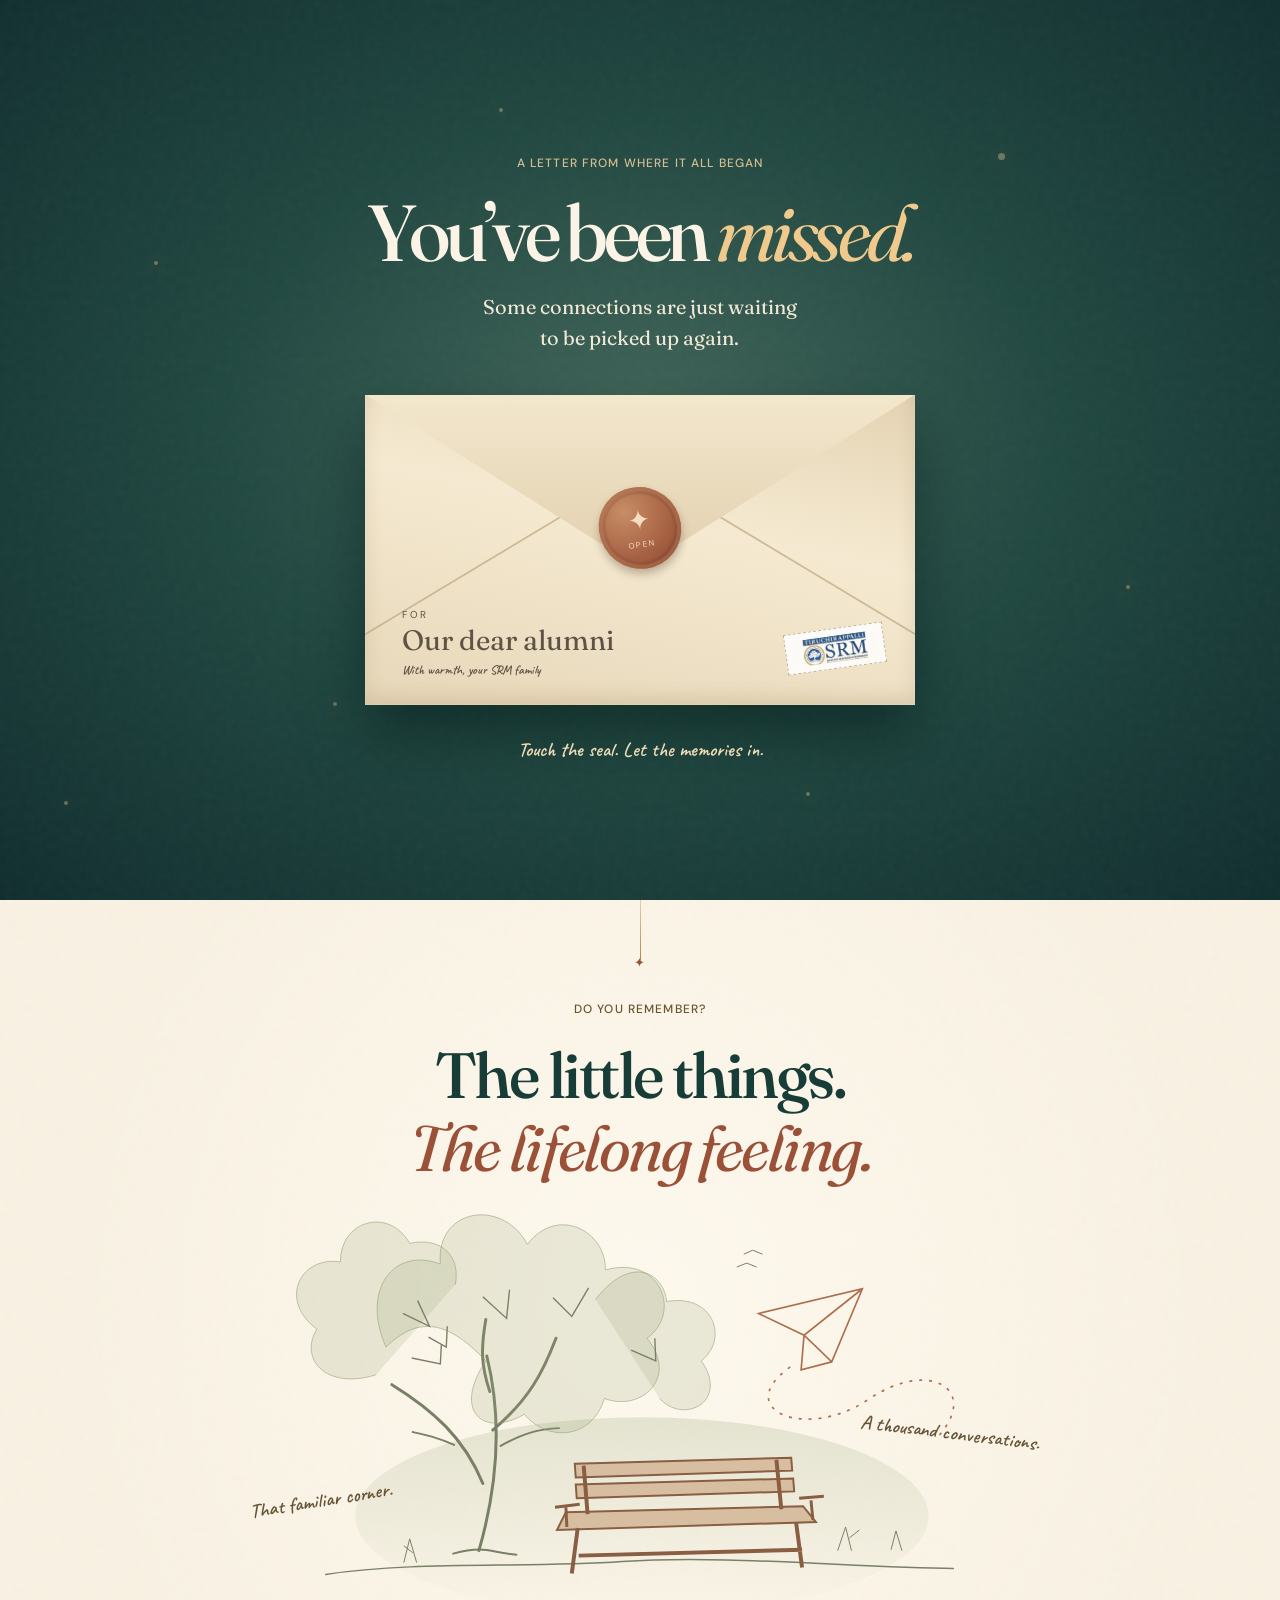
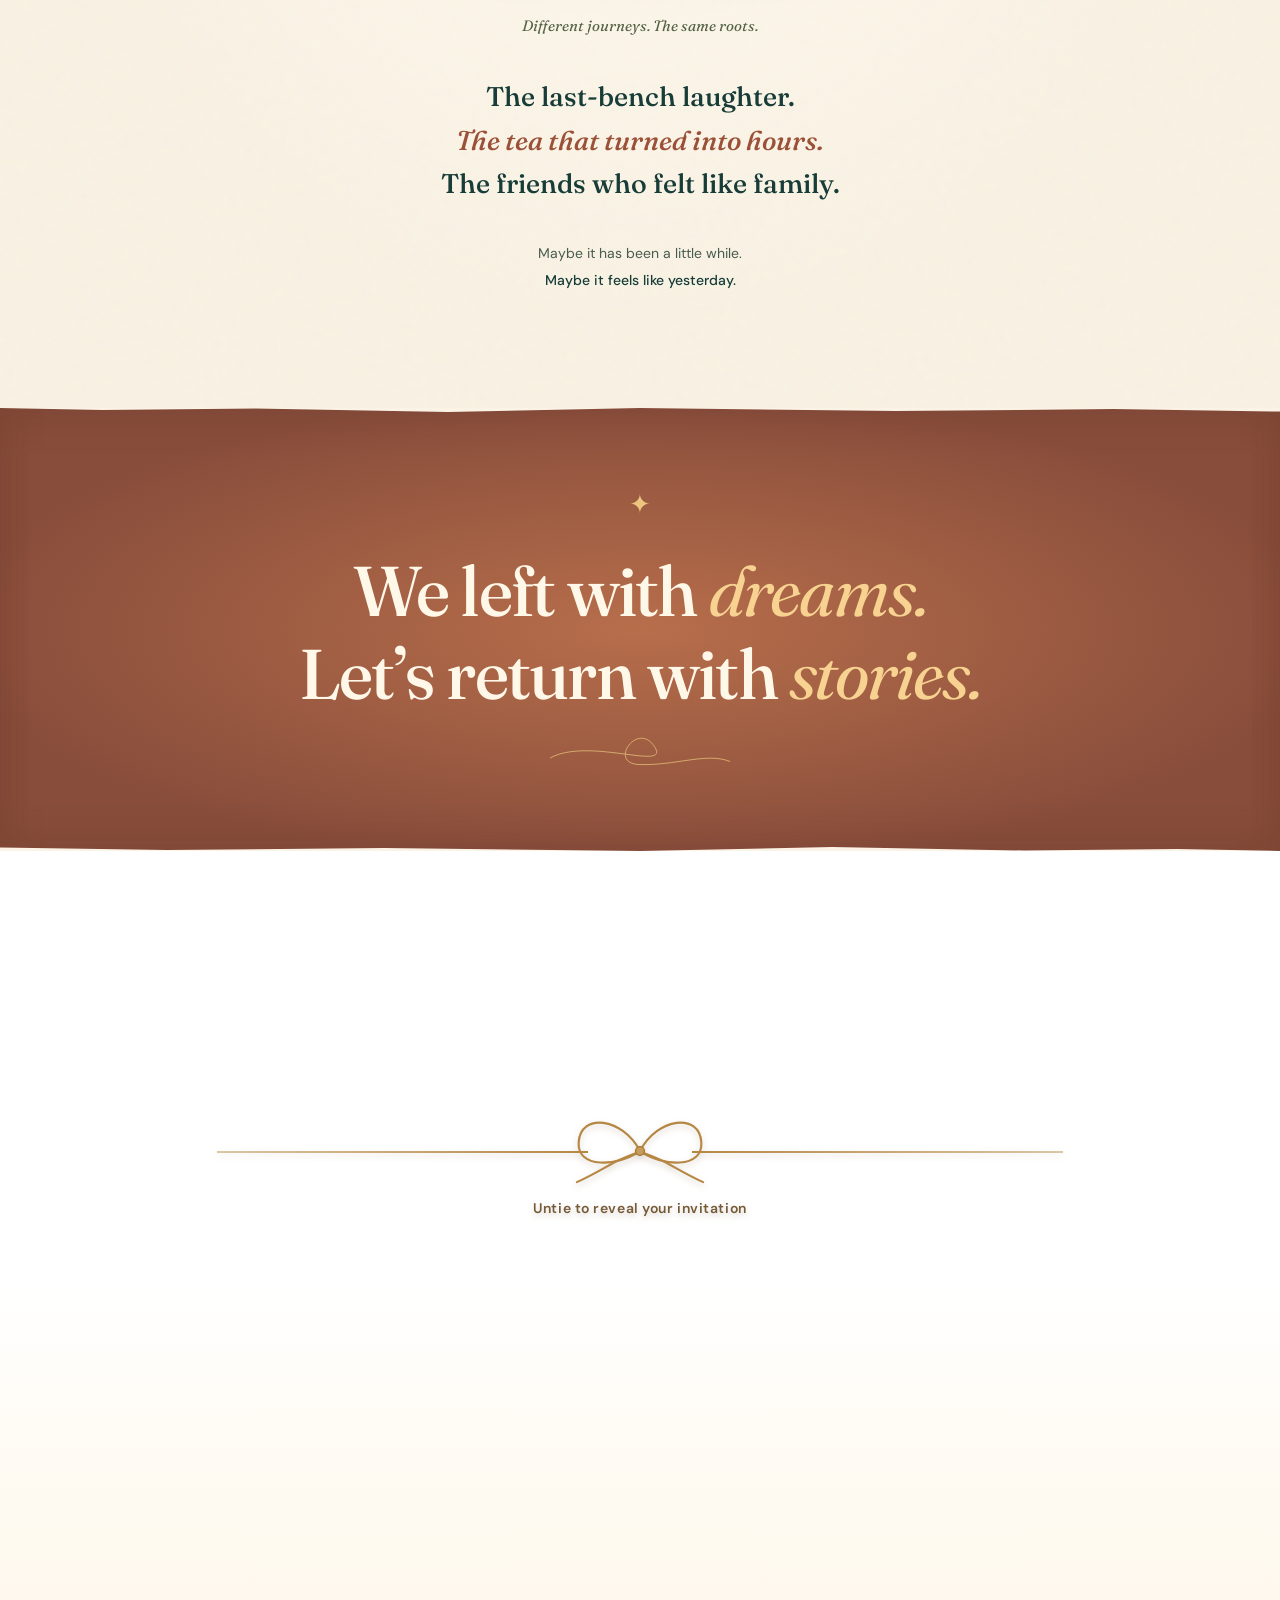
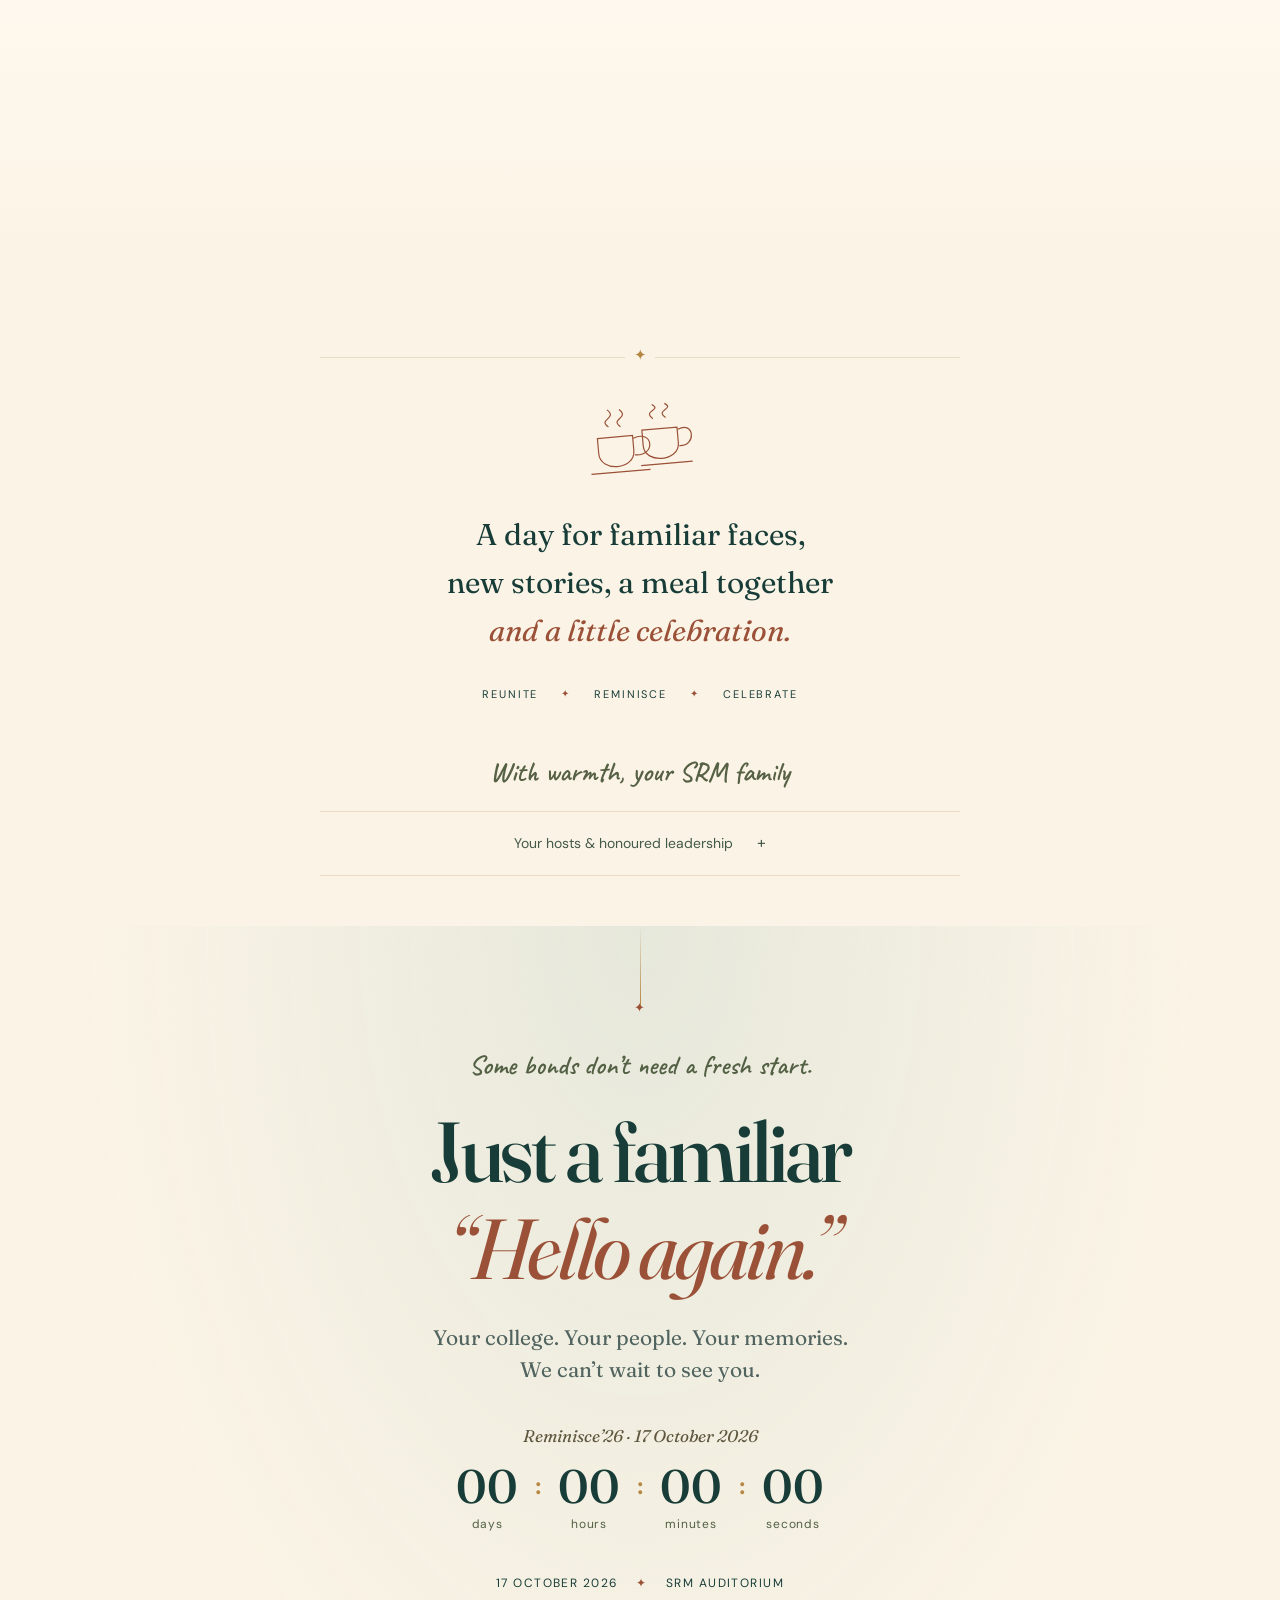
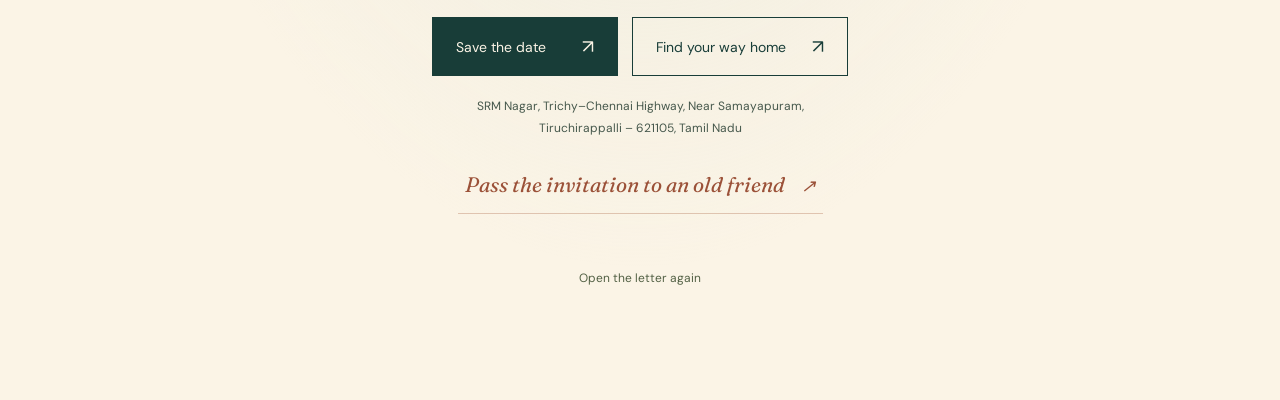
==== index.html @ fc17c033 "Add Alumni Meet Invitation website" ====
<!doctype html>
<html lang="en"><head><meta charset="utf-8"><meta name="viewport" content="width=device-width,initial-scale=1"><meta name="theme-color" content="#132e3b"><title>Reminisce’26 — Come Home to SRM</title><meta name="description" content="A letter from where it all began. SRM Tiruchirappalli welcomes its alumni to Reminisce’26 on 17 October 2026. Registration from 9 AM at SRM Auditorium."><meta property="og:type" content="website"><meta property="og:title" content="Reminisce’26 — You’ve been missed."><meta property="og:description" content="We left with dreams. Let’s return with stories. 17 October 2026 · SRM Auditorium · Registration from 9 AM."><meta property="og:url" content="https://alumni-meet-invitation-rahul.projectpk210.chatgpt.site/"><meta property="og:image" content="https://alumni-meet-invitation-rahul.projectpk210.chatgpt.site/assets/reminisce-share.png"><meta name="twitter:card" content="summary_large_image"><link rel="icon" href="assets/srm-logo.jpg"><link rel="stylesheet" href="homecoming.css"><link rel="stylesheet" href="polish.css"><script src="event-config.js" defer></script><script src="homecoming.js" defer></script></head>
<body>
<div class="arrival-screen" id="arrival-screen" role="dialog" aria-modal="true" aria-label="A letter for our alumni" hidden>
 <div class="starlight" aria-hidden="true"><i></i><i></i><i></i><i></i><i></i><i></i><i></i></div>
 <div class="arrival-copy"><p class="overline">A letter from where it all began</p><h1>You’ve been <em>missed.</em></h1><p>Some connections are just waiting<br>to be picked up again.</p></div>
 <div class="envelope" id="envelope">
  <div class="envelope-back"></div><div class="letter-peek"><span>To our dear alumni,</span><strong>Welcome home.</strong><i>There is a place here, still yours.</i></div>
  <div class="envelope-front"><div class="envelope-address"><small>FOR</small><span>Our dear alumni</span><i>With warmth, your SRM family</i></div><img class="envelope-stamp" src="assets/srm-logo.jpg" alt="SRM Institute of Science and Technology, Tiruchirappalli" width="423" height="133"></div>
  <div class="envelope-flap"></div><button class="wax-seal" id="open-letter" aria-label="Open your invitation"><span aria-hidden="true">✦</span><small>OPEN</small></button><div class="seal-bloom" aria-hidden="true"><i></i><i></i><i></i><i></i><i></i><i></i><i></i><i></i></div>
 </div><p class="seal-hint" id="seal-hint">Touch the seal. Let the memories in.</p>
</div>
<audio id="reunion-music" src="assets/reminisce-reunion.mp3" loop preload="none"></audio>
<button class="music-toggle" id="music-toggle" aria-label="Play reunion music" aria-pressed="false" hidden><span class="music-bars" aria-hidden="true"><i></i><i></i><i></i></span><span id="music-label">Music off</span></button>
<main id="homecoming">
 <section class="home-hero">
  <div class="hero-stars" aria-hidden="true">✦</div><img class="hero-logo" src="assets/srm-logo.jpg" width="423" height="133" alt="SRM Institute of Science and Technology, Tiruchirappalli">
  <p class="handwritten hello">Dear old friends,</p><h1 id="welcome-home" tabindex="-1">Back to where<br>we became <em>us.</em></h1><p class="hero-note">The years have taken us places.<br>This October, let them bring us home.</p>
  <a class="scroll-invitation" href="#memories" aria-label="Discover your homecoming invitation"><span>There’s a little more to this story</span><i aria-hidden="true">↓</i></a>
  <svg class="paper-plane" viewBox="0 0 220 150" aria-hidden="true"><path d="M8 136C98 135 33 52 97 54" fill="none" stroke="currentColor" stroke-dasharray="3 6"/><path d="m91 30 110-22-43 82-20-39zM91 30l47 21 63-43M138 51l-3 34 23 5" fill="none" stroke="currentColor" stroke-width="1.8"/></svg>
 </section>
 <section class="memories paper" id="memories">
  <div class="gold-thread" aria-hidden="true"></div><p class="overline reveal">Do you remember?</p><h2 class="reveal">The little things.<br><em>The lifelong feeling.</em></h2>
  <div class="memory-landscape reveal">
   <svg viewBox="0 0 860 460" role="img" aria-label="An illustrated tree shading a familiar bench, with a paper plane carrying memories"><defs><linearGradient id="wash" x2="0" y2="1"><stop stop-color="#d4d6be" stop-opacity=".6"/><stop offset="1" stop-color="#d4d6be" stop-opacity="0"/></linearGradient></defs><ellipse cx="432" cy="335" rx="290" ry="100" fill="url(#wash)"/><g stroke="#7a8066" fill="none" stroke-linecap="round"><path d="M112 394c92-14 198-6 300-13s234 6 335 7" stroke-width="1.5"/><path d="M267 370c19-66 24-132 8-197m-4 129c-19-46-50-74-92-100m102 46c37-31 51-59 64-93m-67 54c-9-27-9-44-4-73" stroke-width="3"/><path d="M241 373c34-9 37-1 64 1M289 264c23-13 38-17 59-18M242 263c-18-8-28-10-42-13" stroke-width="2"/></g><g fill="#8f9b70" fill-opacity=".18" stroke="#8f9b70" stroke-opacity=".55"><path d="M274 178c-42-45-71-43-101-14-26-58 8-102 55-84-5-57 63-67 88-20 31-40 80-13 79 26 56-16 78 44 42 69 33 40-6 75-43 61-13 42-58 44-81 16-42 24-73-3-39-54Z"/><path d="M163 192c-52 16-78-17-60-46-41-32-14-75 24-68-1-41 48-57 70-19 33-7 52 14 46 42"/><path d="M385 116c35-46 69-28 72 2 46-9 64 37 35 60 29 41-18 65-42 38"/></g><g stroke="#7a8066" stroke-width="1.4" fill="none"><path d="m190 130 27 13-12-26m66-4 24 22 3-29m44 8 19 19 17-29m-179 71 29 6 1-19m192 5 25 11-1-23m-229-1 18 10 1-21"/></g><g stroke="#895e42" stroke-width="2" fill="#d8bea0"><path d="m364 282 219-6 1 13-219 7zM365 303l220-6 1 13-220 7zM355 331l240-6 13 16-262 8z"/><path d="m373 284 4 49m191-55 5 50m-206 19-6 46m227-51 6 45m-226-12 226-6" fill="none" stroke-width="4"/><path d="m344 326 25-3m222-6 25-2m-261 10 1 21m247-27 2 20" fill="none" stroke-width="3"/></g><g fill="none" stroke="#ad704e" stroke-width="1.7"><path d="m550 130 105-25-31 74-28-27zM550 130l46 22 59-47m-59 47-3 35 31-8"/><path d="M582 184c-61 44 17 75 79 33s113-10 71 37" stroke-dasharray="3 7"/></g><g stroke="#7a8066" fill="none"><path d="m630 370 8-24 6 24m-2-13 10-8m-461 33 6-24 7 24m-4-10-9-7m493 4 5-19 6 20"/><path d="m528 83 10-4 10 4m-13-13 9-4 10 4"/></g></svg>
   <span class="memory-note note-one handwritten">That familiar corner.</span><span class="memory-note note-two handwritten">A thousand conversations.</span><span class="memory-caption">Different journeys. The same roots.</span>
  </div>
  <div class="memory-words reveal"><span>The last-bench laughter.</span><span>The tea that turned into hours.</span><span>The friends who felt like family.</span></div>
  <p class="memory-ending reveal">Maybe it has been a little while.<br><strong>Maybe it feels like yesterday.</strong></p>
 </section>
 <section class="quote-section"><span class="quote-spark" aria-hidden="true">✦</span><p class="reveal">We left with <em>dreams.</em><br>Let’s return with <em>stories.</em></p><svg class="loop-line" viewBox="0 0 360 80" aria-hidden="true"><path d="M0 46c80-44 251 32 206-27-34-43-89 38-28 40 72 3 136-25 182-6"/></svg></section>
 <section class="the-letter paper" id="invitation">
 <div class="ceremonial-reveal" id="ceremonial-reveal"><div class="reveal-glow" aria-hidden="true"></div><svg class="reveal-flourish" viewBox="0 0 300 60" aria-hidden="true"><path d="M0 40C55 40 60 5 110 25S170 53 150 20C130-13 85 65 170 35S235 40 300 20"/></svg><button class="invitation-thread" id="untie-invitation" type="button" aria-controls="ceremony-content" aria-expanded="false"><span class="thread-end thread-end-left" aria-hidden="true"></span><svg class="thread-bow" viewBox="0 0 180 100" aria-hidden="true"><path class="thread-loop thread-loop-left" d="M90 50C70 12 23 7 21 40c-2 30 43 28 69 10"/><path class="thread-loop thread-loop-right" d="M90 50c20-38 67-43 69-10 2 30-43 28-69 10"/><path class="thread-tail thread-tail-left" d="M88 52C66 57 48 72 19 85"/><path class="thread-tail thread-tail-right" d="M92 52c22 5 40 20 69 33"/><circle class="thread-knot" cx="90" cy="50" r="5"/></svg><span class="thread-end thread-end-right" aria-hidden="true"></span><span class="thread-prompt">Untie to reveal your invitation</span></button><div class="ceremony-content" id="ceremony-content">
  <div class="letter-heading reveal"><p class="handwritten">And so, with full hearts…</p><div class="official-marks"><img src="assets/sdg4.png" width="180" height="180" alt="SDG 4: Quality Education"><img class="main-mark" src="assets/srm-logo.jpg" width="423" height="133" alt="SRM Institute of Science and Technology, Tiruchirappalli"><img src="assets/sdg17.jpg" width="228" height="178" alt="SDG 17: Partnerships for the Goals"></div><p class="institution-name">SRM INSTITUTE OF SCIENCE AND TECHNOLOGY</p><p class="institution-sub">(Deemed to be University) · Tiruchirappalli</p><p class="faculty-name">Faculty of Management</p><p class="cordially">Cordially invites you to the</p><h2 id="reminisce-title" tabindex="-1">Reminisce<span>’26</span></h2><p class="handwritten reunion-label">Our alumni homecoming</p></div>
  <div class="date-ribbon reveal"><span>Saturday</span><strong>17</strong><span>October<br>2026</span></div><div class="venue-reveal reveal"><h3>SRM Auditorium</h3><p>Registration from <strong>9:00 AM</strong></p><p class="bring-yourself">Bring your stories.<br>We’ll bring back the memories.</p></div>
 </div></div>
  <div class="reunion-moments reveal"><svg viewBox="0 0 160 105" aria-hidden="true"><g stroke="currentColor" fill="none" stroke-width="1.6"><path d="M24 41h47v20c0 26-47 26-47 0zm47 4c29-11 29 27 1 22M12 88h79M84 35h47v21c0 25-47 25-47 0zm48 3c23-10 23 25 0 22M79 82h69M40 27c-14-12 14-10 0-23m16 24c-14-12 14-10 0-23m44 16c-14-12 14-10 0-19m17 19c-14-12 14-10 0-19"/></g></svg><p>A day for familiar faces,<br>new stories, a meal together<br><em>and a little celebration.</em></p><div class="highlights"><span>Reunite</span><i>✦</i><span>Reminisce</span><i>✦</i><span>Celebrate</span></div></div>
  <div class="warm-regards reveal"><p class="handwritten">With warmth, your SRM family</p><details><summary>Your hosts &amp; honoured leadership <span aria-hidden="true">+</span></summary><div class="people-details"><h3>Will preside over the function</h3><div class="presiding"><div class="person"><h3>Dr. R. Shivakumar, M.D.</h3><p class="person-role">Chairman</p><p class="person-institution">SRM Group of Institutions</p><p class="person-location">Chennai-Ramapuram &amp; Tiruchirappalli</p></div>
<div class="person"><h3>Shri. S. Niranjan</h3><p class="person-role">Co-Chairman</p><p class="person-institution">SRM Group of Institutions</p><p class="person-location">Chennai-Ramapuram &amp; Tiruchirappalli</p></div>
<div class="person"><h3>Prof. Dr. N. Sethuraman</h3><p class="person-role">Chief Director</p><p class="person-institution">SRM Group of Institutions</p><p class="person-location">Chennai - Ramapuram &amp; Tiruchirappalli</p></div>
<div class="person"><h3>Prof. Dr. Md. Sameeruddin Khan</h3><p class="person-role">Pro Vice-Chancellor</p><p class="person-institution">SRM Institute of Science &amp; Technology</p><p class="person-location">Tiruchirappalli</p></div></div><h3>Your hosts welcome you</h3><div class="hosting"><div class="person"><h3>Prof. Dr. Prabir Chandra Padhy</h3><p class="person-role">Associate Dean</p><p class="person-institution">Faculty of Management</p></div>
<div class="person"><h3>Dr. P. Parthiban</h3><p class="person-role">Head</p><p class="person-institution">Faculty of Management</p></div>
<div class="person"><h3>Dr. K. Sivasakthi</h3><p class="person-role">Alumni Coordinator</p><p class="person-institution"></p></div></div></div></details></div>
 </section>
 <section class="come-home"><div class="gold-thread" aria-hidden="true"></div><p class="handwritten reveal">Some bonds don’t need a fresh start.</p><h2 class="reveal">Just a familiar<br><em>“Hello again.”</em></h2><p class="closing-message reveal">Your college. Your people. Your memories.<br>We can’t wait to see you.</p><div class="countdown-wrap reveal"><p>Until we’re together again</p><div class="countdown" aria-label="Time until registration"><div><strong data-count="days">—</strong><span>days</span></div><i>:</i><div><strong data-count="hours">—</strong><span>hours</span></div><i>:</i><div><strong data-count="minutes">—</strong><span>minutes</span></div><i aria-hidden="true">:</i><div><strong data-count="seconds">—</strong><span>seconds</span></div></div></div><div class="keepsake-date reveal"><span>17 OCTOBER 2026</span><i>✦</i><span>SRM AUDITORIUM</span></div><div class="practical-actions reveal"><button id="calendar-button">Save the date <span aria-hidden="true">↗</span></button><a id="directions-link" target="_blank" rel="noopener noreferrer" href="https://www.google.com/maps/search/?api=1&amp;query=SRM+Institute+of+Science+and+Technology+Tiruchirappalli+SRM+Nagar+Samayapuram+621105">Find your way home <span aria-hidden="true">↗</span></a></div><p class="campus-address">SRM Nagar, Trichy–Chennai Highway, Near Samayapuram,<br>Tiruchirappalli – 621105, Tamil Nadu</p><button class="share-button" id="share-button">Pass the invitation to an old friend <span aria-hidden="true">↗</span></button><p id="action-message" role="status"></p><button class="reopen-button" id="reopen-letter">Open the letter again</button></section>
</main><noscript><style>.arrival-screen{display:none!important}.reveal{opacity:1!important;transform:none!important}</style></noscript></body></html>
---- homecoming.css ----
@import url('https://fonts.googleapis.com/css2?family=Caveat:wght@500;600;700&family=DM+Sans:wght@400;500;600;700&family=Fraunces:ital,wght@0,400;0,500;0,600;1,400;1,500&display=swap');
:root{--ink:#173441;--night:#132e3b;--paper:#f8f3e8;--copper:#a96344;--gold:#c9a975;--serif:'Cormorant Garamond',Georgia,serif;--sans:'DM Sans',Arial,sans-serif;--hand:'Nothing You Could Do',cursive;color-scheme:light}*{box-sizing:border-box}html{scroll-behavior:smooth;scroll-padding-top:20px}body{margin:0;background:var(--paper);color:var(--ink);font-family:var(--sans);line-height:1.6}body.sealed{overflow:hidden}button,a{-webkit-tap-highlight-color:transparent}button{cursor:pointer;font:inherit}a{color:inherit}button:focus-visible,a:focus-visible,summary:focus-visible{outline:3px solid var(--copper);outline-offset:7px}h1,h2,h3,p{margin:0}button{border:0}h1,h2,h3{font-family:var(--serif);font-weight:400}em{font-weight:400}button:disabled{cursor:default}[hidden]{display:none!important}.overline{font-size:11px;letter-spacing:.24em;text-transform:uppercase}.handwritten{font-family:var(--hand);font-weight:400}.arrival-screen{position:fixed;inset:0;z-index:20;min-height:100dvh;display:flex;flex-direction:column;align-items:center;justify-content:center;overflow:auto;padding:44px 20px 28px;background:radial-gradient(ellipse at 50% 60%,#30515a 0,#173441 44%,#0d2532 100%);color:var(--paper);perspective:1600px;transition:opacity 1s ease,visibility 1s}.arrival-screen:before{content:'';position:absolute;inset:0;opacity:.12;background-image:url("data:image/svg+xml,%3Csvg viewBox='0 0 180 180' xmlns='http://www.w3.org/2000/svg'%3E%3Cfilter id='n'%3E%3CfeTurbulence type='fractalNoise' baseFrequency='.68' numOctaves='3' stitchTiles='stitch'/%3E%3C/filter%3E%3Cpath fill='%23fff' filter='url(%23n)' opacity='.3' d='M0 0h180v180H0z'/%3E%3C/svg%3E");pointer-events:none}.arrival-copy{text-align:center;position:relative;z-index:2;margin-bottom:42px}.arrival-copy .overline{color:#d6bd93;margin-bottom:17px}.arrival-copy h1{font-size:clamp(48px,6.2vw,82px);line-height:1.1}.arrival-copy h1 em{color:#e0ba8b}.arrival-copy>p:last-child{font:20px/1.5 var(--serif);color:#d1d8d6;margin-top:16px}.envelope{position:relative;width:min(550px,86vw);aspect-ratio:1.77;isolation:isolate;filter:drop-shadow(0 28px 27px #03141a66);flex-shrink:0}.envelope-back{position:absolute;inset:0;background:#d6c9af;border-radius:3px}.envelope-front{position:absolute;inset:0;background:linear-gradient(149deg,transparent 49.7%,#cbbda0 50%,transparent 50.4%) left/51% 100% no-repeat,linear-gradient(211deg,transparent 49.7%,#cbbda0 50%,transparent 50.4%) right/51% 100% no-repeat,linear-gradient(15deg,#e9dec7,#f6ebd5);clip-path:polygon(0 0,50% 51%,100% 0,100% 100%,0 100%);z-index:3;box-shadow:inset 0 0 1px #fff}.envelope-flap{position:absolute;inset:0;background:linear-gradient(#eee2c9,#d8c6a5);clip-path:polygon(0 0,100% 0,50% 56%);transform-origin:50% 0;z-index:4;transition:transform 1s cubic-bezier(.2,.6,.3,1),filter 1s;backface-visibility:visible}.letter-peek{position:absolute;inset:12px 20px 17px;background:var(--paper);padding:38px 15px;text-align:center;z-index:2;display:flex;flex-direction:column;align-items:center;justify-content:center;transition:transform 1.2s .55s ease}.letter-peek:before{content:'';position:absolute;inset:12px;border:1px solid #c9a97566}.letter-peek span{font:17px var(--hand);color:var(--copper)}.letter-peek strong{font:52px var(--serif);color:var(--ink)}.letter-peek i{font:17px var(--serif);color:var(--ink)}.envelope-address{position:absolute;bottom:27px;left:37px;display:flex;flex-direction:column;color:#5e5344}.envelope-address small{font-size:8px;letter-spacing:.25em}.envelope-address span{font:28px var(--serif)}.envelope-address i{font:12px var(--hand);margin-top:5px}.envelope-stamp{position:absolute;bottom:36px;right:30px;width:100px;height:auto;transform:rotate(-8deg);padding:6px;background:#fff;border:1px dashed #b7a58a;opacity:.88}.wax-seal{position:absolute;left:50%;top:43%;transform:translate(-50%,-50%) rotate(-8deg);width:82px;height:82px;border-radius:48% 52% 49% 53%;background:radial-gradient(circle at 33% 28%,#c78d66,#a25c3f 65%,#713d2f);box-shadow:0 5px 8px #51372355,inset 0 0 0 4px #be835966,inset 0 0 0 7px #703e2e33;color:#f8dec0;z-index:5;display:flex;flex-direction:column;justify-content:center;align-items:center;transition:transform .5s,opacity .4s}.wax-seal span{font-size:27px;line-height:1.1}.wax-seal small{font-size:8px;letter-spacing:.18em;margin-top:4px}.wax-seal:hover{transform:translate(-50%,-50%) rotate(0deg) scale(1.08)}.seal-hint{margin-top:32px;font:16px var(--hand);color:#d7c5a9;z-index:2}.opening .wax-seal{opacity:0;transform:translate(-50%,-50%) scale(1.25)}.opening .envelope-flap{transform:rotateX(180deg);z-index:1;filter:brightness(.82)}.opening .letter-peek{transform:translateY(-48%)}.opening .arrival-copy,.opening .seal-hint{opacity:0;transition:opacity .6s}.arrival-screen.departed{opacity:0;visibility:hidden;pointer-events:none}.starlight{position:absolute;inset:0;pointer-events:none;overflow:hidden}.starlight i{position:absolute;width:4px;height:4px;background:#d2b786;border-radius:50%;box-shadow:0 0 16px 4px #deb77d22;animation:float 9s ease-in-out infinite;opacity:.45}.starlight i:nth-child(1){left:12%;top:29%}.starlight i:nth-child(2){left:26%;top:78%;animation-delay:-3s}.starlight i:nth-child(3){left:78%;top:17%;width:7px;height:7px;animation-delay:-6s}.starlight i:nth-child(4){left:88%;top:65%}.starlight i:nth-child(5){left:63%;top:88%;animation-delay:-5s}.starlight i:nth-child(6){left:39%;top:12%}.starlight i:nth-child(7){left:5%;top:89%;animation-delay:-4s}@keyframes float{50%{transform:translate(15px,-28px);opacity:.8}}
.home-hero{position:relative;min-height:100svh;background:radial-gradient(ellipse at 50% 50%,#2c5056,var(--night) 74%);color:var(--paper);text-align:center;display:flex;flex-direction:column;align-items:center;justify-content:center;padding:68px 24px 110px;overflow:hidden}.home-hero:after{content:'';position:absolute;bottom:-1px;left:0;right:0;height:35px;background:var(--paper);clip-path:polygon(0 50%,4% 64%,9% 42%,14% 55%,20% 38%,26% 54%,33% 33%,39% 51%,47% 34%,53% 48%,61% 38%,68% 57%,76% 33%,82% 50%,90% 36%,96% 54%,100% 37%,100% 100%,0 100%)}.hero-logo{width:157px;height:auto;padding:7px;background:#fff;margin-bottom:40px}.hello{color:#d6b889;font-size:23px;margin-bottom:16px}.home-hero h1{font-size:clamp(66px,8.5vw,118px);line-height:.97;letter-spacing:-.045em}.home-hero h1 em{color:#dfb786}.home-hero h1:focus{outline:0}.hero-note{font:23px/1.5 var(--serif);color:#d7ded8;margin-top:27px}.scroll-invitation{font-size:11px;letter-spacing:.04em;text-decoration:none;color:#d6b889;display:flex;flex-direction:column;align-items:center;margin-top:46px}.scroll-invitation i{font:32px var(--serif);margin-top:10px}.hero-stars{font-size:28px;color:#c6a46d;position:absolute;right:17%;top:33%;opacity:.6}.paper-plane{width:180px;position:absolute;left:9%;bottom:15%;color:#cfb489;opacity:.6;transform:rotate(-9deg)}.paper{background-color:var(--paper);background-image:url("data:image/svg+xml,%3Csvg viewBox='0 0 180 180' xmlns='http://www.w3.org/2000/svg'%3E%3Cfilter id='n'%3E%3CfeTurbulence type='fractalNoise' baseFrequency='.78' numOctaves='3' stitchTiles='stitch'/%3E%3C/filter%3E%3Cpath fill='%23755' filter='url(%23n)' opacity='.035' d='M0 0h180v180H0z'/%3E%3C/svg%3E")}.memories{text-align:center;padding:20px 22px 100px;overflow:hidden}.gold-thread{width:1px;height:90px;margin:0 auto 30px;background:linear-gradient(transparent,var(--gold));position:relative}.gold-thread:after{content:'✦';position:absolute;bottom:-13px;left:-6px;color:var(--copper);font-size:13px}.memories>.overline{color:#86724f;margin:40px 0 19px}.memories h2{font-size:clamp(43px,5vw,67px);line-height:1.1;letter-spacing:-.02em}.memories h2 em{color:var(--copper)}.memory-landscape{max-width:850px;margin:10px auto 10px;position:relative}.memory-landscape svg{width:100%;display:block}.memory-note{position:absolute;font-size:17px;color:#927553}.note-one{left:4%;top:67%;transform:rotate(-9deg)}.note-two{right:3%;top:52%;transform:rotate(7deg)}.memory-caption{font:italic 15px var(--serif);color:#79816d;position:absolute;bottom:1%;left:0;right:0}.memory-words{font:27px/1.8 var(--serif);display:flex;flex-direction:column;margin-top:36px}.memory-words span:nth-child(2){color:var(--copper);font-style:italic}.memory-ending{font-size:13px;line-height:1.9;margin-top:35px;color:#637071}.memory-ending strong{font-weight:500;color:var(--ink)}.quote-section{position:relative;text-align:center;background:#a45f44;color:#fff4df;padding:75px 20px 68px}.quote-section:before,.quote-section:after{content:'';position:absolute;height:10px;left:0;right:0;background:var(--paper);clip-path:polygon(0 0,8% 20%,20% 5%,35% 40%,50% 0,70% 30%,87% 10%,100% 35%,100% 0)}.quote-section:before{top:0}.quote-section:after{bottom:0;transform:rotate(180deg)}.quote-spark{font-size:26px;display:block;margin-bottom:23px;color:#e8c99f}.quote-section p{font:clamp(39px,5.5vw,74px)/1.18 var(--serif);letter-spacing:-.025em}.quote-section em{color:#f6d5a3}.loop-line{width:230px;max-width:70%;margin-top:20px;height:40px;fill:none;stroke:#e9bd90;stroke-width:1}.the-letter{text-align:center;padding:95px 24px 50px}.letter-heading>.handwritten{font-size:24px;color:var(--copper);margin-bottom:40px}.official-marks{display:flex;align-items:center;justify-content:center;gap:25px;margin:0 auto 28px}.official-marks img{width:49px;height:auto;object-fit:contain}.official-marks .main-mark{width:200px}.institution-name{font-size:12px;font-weight:600;letter-spacing:.075em}.institution-sub{font:15px var(--serif);margin-top:7px}.faculty-name{font-size:12px;letter-spacing:.12em;text-transform:uppercase;margin-top:18px}.cordially{font:italic 23px var(--serif);margin-top:34px}.letter-heading h2{font-size:clamp(65px,9vw,115px);line-height:1.15;letter-spacing:-.045em;margin-top:6px}.letter-heading h2 span{color:var(--copper)}.letter-heading .reunion-label{margin:0;font-size:21px;color:#917447}.date-ribbon{display:flex;align-items:center;justify-content:center;gap:30px;margin:40px auto 22px;max-width:360px;padding:12px 0;border-top:1px solid #b6966555;border-bottom:1px solid #b6966555}.date-ribbon>span{text-align:left;font-size:12px;letter-spacing:.12em;text-transform:uppercase;line-height:1.6}.date-ribbon>strong{font:78px/.95 var(--serif);color:var(--copper)}.venue-reveal h3{font-size:35px}.venue-reveal>p{font-size:14px;margin-top:8px}.venue-reveal strong{font-weight:500}.venue-reveal .bring-yourself{font:italic 24px/1.4 var(--serif);margin-top:28px;color:#7e6647}.reunion-moments{max-width:640px;margin:74px auto 52px;padding-top:43px;border-top:1px solid #b6966544;position:relative}.reunion-moments:before{content:'✦';position:absolute;top:-15px;left:calc(50% - 15px);width:30px;background:var(--paper);color:var(--gold)}.reunion-moments svg{width:120px;height:85px;color:var(--copper);transform:rotate(-5deg);margin-bottom:17px}.reunion-moments>p{font:30px/1.4 var(--serif)}.reunion-moments>p em{color:var(--copper)}.highlights{display:flex;justify-content:center;align-items:center;gap:23px;font-size:10px;text-transform:uppercase;letter-spacing:.17em;margin-top:30px}.highlights i{font-size:10px;color:var(--copper);font-style:normal}.warm-regards{max-width:750px;margin:0 auto}.warm-regards>.handwritten{font-size:20px;margin-bottom:23px;color:#7d745f}details{border-top:1px solid #b6966544;border-bottom:1px solid #b6966544;max-width:640px;margin:auto}summary{list-style:none;padding:18px 6px;cursor:pointer;font-size:12px;color:#6f7468}summary::-webkit-details-marker{display:none}summary span{display:inline-block;margin-left:20px;font-size:16px;transition:transform .3s}details[open] summary span{transform:rotate(45deg)}.people-details{padding:15px 15px 30px}.people-details>h3{font:italic 23px var(--serif);color:var(--copper);margin:13px 0 26px}.presiding,.hosting{display:grid;grid-template-columns:1fr 1fr;gap:25px 20px;margin-bottom:32px}.person h3{font:22px/1.2 var(--serif)}.person p{font-size:11px;line-height:1.6}.person-role{font-weight:600;margin-top:7px}.hosting .person:last-child{grid-column:1/-1}.come-home{padding:0 24px 48px;text-align:center;background:radial-gradient(ellipse at 50% 0,#e6e8db,transparent 62%),var(--paper)}.come-home>.gold-thread{height:80px;margin-bottom:44px}.come-home>.handwritten{font-size:19px;color:#7b8068;margin-bottom:23px}.come-home h2{font-size:clamp(51px,7vw,85px);line-height:1.04;letter-spacing:-.035em}.come-home h2 em{color:var(--copper)}.closing-message{font:21px/1.5 var(--serif);margin-top:24px;color:#51645f}.countdown-wrap{margin-top:40px}.countdown-wrap>p{font:italic 17px var(--serif);color:#7a735e}.countdown{display:flex;justify-content:center;gap:23px;align-items:flex-start;margin-top:12px}.countdown div{display:flex;flex-direction:column;min-width:57px}.countdown strong{font:47px/1.2 var(--serif)}.countdown span{font-size:10px;color:#728071;letter-spacing:.06em}.countdown>i{font:27px var(--serif);color:var(--gold);margin-top:10px}.keepsake-date{display:flex;justify-content:center;gap:18px;align-items:center;font-size:10px;letter-spacing:.12em;margin-top:40px}.keepsake-date i{color:var(--copper);font-style:normal}.practical-actions{display:flex;justify-content:center;gap:14px;margin-top:23px}.practical-actions button,.practical-actions a{font:12px var(--sans);background:var(--ink);color:var(--paper);padding:16px 23px;text-decoration:none;min-width:186px;display:flex;justify-content:space-between;gap:26px;align-items:center;border:1px solid var(--ink)}.practical-actions a{background:transparent;color:var(--ink)}.practical-actions span{font-size:19px}.campus-address{font-size:10px;color:#697269;line-height:1.8;margin-top:20px}.share-button{background:transparent;color:var(--copper);font:italic 21px var(--serif);padding:16px 7px;margin-top:16px;border-bottom:1px solid #a9634455}.share-button span{font-size:18px;margin-left:12px}#action-message{font-size:11px;max-width:520px;margin:12px auto;overflow-wrap:anywhere;min-height:18px}.reopen-button{background:transparent;color:#767e72;font-size:10px;padding:12px;min-height:44px}.js-reveal .reveal{opacity:0;transform:translateY(22px);transition:opacity .9s ease,transform .9s cubic-bezier(.2,.7,.3,1)}.js-reveal .reveal.visible{opacity:1;transform:none}
@media(min-width:1100px){.home-hero{min-height:850px}.memory-landscape{margin-top:0}.memories{padding-bottom:115px}.the-letter{padding-top:110px}.come-home{padding-bottom:65px}}
@media(max-width:600px){.arrival-screen{padding:35px 16px 28px}.arrival-copy{margin-bottom:48px}.arrival-copy .overline{font-size:9px;letter-spacing:.18em;margin-bottom:22px}.arrival-copy h1{font-size:53px}.arrival-copy>p:last-child{font-size:19px;margin-top:19px}.envelope{width:min(92vw,400px)}.envelope-address{left:24px;bottom:20px}.envelope-address span{font-size:22px}.envelope-address i{font-size:9px}.envelope-address small{font-size:6px}.envelope-stamp{width:74px;bottom:25px;right:20px}.wax-seal{width:65px;height:65px}.wax-seal span{font-size:22px}.wax-seal small{font-size:7px}.letter-peek{inset:9px 13px 13px;padding:15px}.letter-peek span{font-size:12px}.letter-peek strong{font-size:35px}.letter-peek i{font-size:13px}.seal-hint{font-size:13px;margin-top:32px}.home-hero{min-height:100svh;padding:60px 22px 87px}.hero-logo{width:138px;margin-bottom:45px}.hello{font-size:19px}.home-hero h1{font-size:clamp(59px,16vw,84px)}.hero-note{font-size:20px;margin-top:26px}.scroll-invitation{margin-top:37px;font-size:10px}.hero-stars{right:9%;top:25%;font-size:19px}.paper-plane{width:98px;left:0;bottom:5%;opacity:.4}.gold-thread{height:65px}.memories{padding:7px 18px 70px}.memories>.overline{font-size:9px;margin:36px 0 17px}.memories h2{font-size:41px}.memory-landscape{width:calc(100% + 30px);margin:18px -15px 0}.memory-note{font-size:10px}.note-one{left:4%;top:75%}.note-two{right:2%;top:46%}.memory-caption{font-size:12px;bottom:-8px}.memory-words{font-size:23px;margin-top:38px;line-height:1.65}.memory-ending{font-size:12px;margin-top:29px}.quote-section{padding:59px 15px 45px}.quote-section p{font-size:39px}.quote-spark{font-size:21px}.the-letter{padding:66px 23px 35px}.letter-heading>.handwritten{font-size:20px;margin-bottom:31px}.official-marks{gap:17px;margin-bottom:22px}.official-marks img{width:35px}.official-marks .main-mark{width:164px}.institution-name{font-size:10px;letter-spacing:.04em;max-width:290px;margin:auto}.institution-sub{font-size:13px}.faculty-name{font-size:10px;margin-top:15px}.cordially{font-size:21px;margin-top:29px}.letter-heading h2{font-size:clamp(60px,16vw,85px)}.letter-heading .reunion-label{font-size:18px}.date-ribbon{gap:25px;margin-top:33px;max-width:275px}.date-ribbon>strong{font-size:67px}.date-ribbon>span{font-size:10px;letter-spacing:.08em}.venue-reveal h3{font-size:32px}.venue-reveal>p{font-size:12px}.venue-reveal .bring-yourself{font-size:23px}.reunion-moments{margin-top:62px}.reunion-moments>p{font-size:27px}.highlights{font-size:8px;gap:15px}.warm-regards>.handwritten{font-size:17px}summary{font-size:10px}.presiding,.hosting{grid-template-columns:1fr}.hosting .person:last-child{grid-column:auto}.person h3{font-size:23px}.person p{font-size:12px}.come-home{padding-inline:20px}.come-home>.handwritten{font-size:15px}.come-home h2{font-size:57px}.closing-message{font-size:20px}.countdown{gap:18px}.keepsake-date{font-size:8px;gap:12px;letter-spacing:.08em}.practical-actions{flex-direction:column;gap:11px;max-width:310px;margin-inline:auto}.practical-actions button,.practical-actions a{font-size:12px;padding:15px 20px;min-height:52px}.campus-address{font-size:9px}.campus-address br{display:none}.share-button{font-size:19px}.share-button span{margin-left:5px}.reopen-button{font-size:10px}}
@media(max-height:680px){.arrival-screen{justify-content:flex-start;padding-top:25px}.arrival-copy{margin-bottom:35px}.arrival-copy h1{font-size:48px}.arrival-copy>p:last-child{font-size:17px}.envelope{max-width:390px}.seal-hint{margin-top:20px}}
@media(prefers-reduced-motion:reduce){html{scroll-behavior:auto}*,*:before,*:after{animation:none!important;transition:none!important}.js-reveal .reveal{opacity:1;transform:none}}
@media print{.arrival-screen,.scroll-invitation,.practical-actions,.share-button,.reopen-button{display:none!important}.js-reveal .reveal{opacity:1;transform:none}.home-hero{min-height:0;padding:30px;background:white;color:var(--ink)}.home-hero:after{display:none}body{background:white}.memories,.the-letter,.come-home{padding-block:25px}details .people-details{display:block}section{break-inside:avoid}}
/* Warmer keepsake palette, stronger type, and the formal invitation unfolding. */
:root{--ink:#173d38;--night:#143e39;--paper:#fbf4e6;--copper:#934b36;--gold:#b98b45}
.home-hero,.arrival-screen{background:radial-gradient(ellipse at 50% 55%,#355d51 0,#173f3a 48%,#102e2d 100%)}
h1,h2,h3{font-weight:500}.home-hero h1,.arrival-copy h1{font-weight:500}.home-hero h1 em,.arrival-copy h1 em{color:#f0ca8d}
.quote-section{background:linear-gradient(120deg,#214d43,#3b6151 54%,#284e43);color:#fff8e9}.quote-section p{font-weight:500}.quote-section em{color:#f7d291}.quote-spark{color:#edc57f}.loop-line{stroke:#e4bd76;stroke-width:1.6}
.hello,.hero-note,.arrival-copy>p:last-child{color:#f1e8d7}.overline{font-size:12px;font-weight:500}.handwritten{font-weight:600}.memory-note{color:#655435;font-weight:600}.memory-caption{color:#536144}.memory-ending{color:#485c50;font-size:14px}.memories>.overline{color:#67542d}.memory-words{font-weight:500}.institution-name{font-size:14px;line-height:1.6}.institution-sub{font-size:17px}.faculty-name{font-size:13px;font-weight:600}.cordially{font-size:25px}.venue-reveal>p{font-size:16px}.campus-address{font-size:12px;color:#46584c}.warm-regards>.handwritten{color:#566044}.come-home>.handwritten{color:#536044}.countdown-wrap>p{color:#5f563e}.countdown span{color:#526044;font-size:12px}.countdown strong{font-weight:500;font-variant-numeric:tabular-nums}.keepsake-date{font-size:12px}.practical-actions button,.practical-actions a{font-size:14px}.highlights{font-size:11px}.reopen-button{font-size:12px;color:#526044}summary{font-size:14px;color:#44594a}.person p{font-size:13px}.envelope-address i{font-size:13px;font-weight:600}.envelope-address small{font-size:10px}.scroll-invitation{font-size:12px;color:#f1d59f}.seal-hint{color:#eedbb7;font-weight:600}
.ceremonial-reveal{position:relative;max-width:920px;margin:0 auto;perspective:1500px;isolation:isolate;padding:50px 20px 20px}.ceremony-content{position:relative;z-index:1}.reveal-flourish{position:absolute;top:0;left:calc(50% - 145px);width:290px;height:50px;fill:none;stroke:var(--gold);stroke-width:1.5;stroke-dasharray:430;stroke-dashoffset:0}.ready-to-unfold .ceremony-content{opacity:0;transform:translateY(25px) scale(.96);transition:opacity .9s .35s,transform 1.5s .25s}.ready-to-unfold .reveal-flourish{stroke-dashoffset:430;transition:stroke-dashoffset 1.9s}.unfolded .ceremony-content{opacity:1;transform:none}.unfolded .reveal-flourish{stroke-dashoffset:0}.ready-to-unfold .letter-heading h2{opacity:0;transform:translateY(24px);filter:blur(5px);transition:opacity 1.15s .8s,transform 1.15s .8s,filter 1.15s .8s}.unfolded .letter-heading h2{opacity:1;transform:none;filter:none}.reveal-glow{position:absolute;inset:15% 0;pointer-events:none;z-index:0;background:radial-gradient(ellipse,#ebc47a30,transparent 68%);opacity:0}.unfolded .reveal-glow{animation:reunion-glow 2.8s ease-out both}@keyframes reunion-glow{30%{opacity:1;transform:scale(1.05)}100%{opacity:0;transform:scale(1.15)}}
.music-toggle{position:fixed;bottom:20px;right:20px;z-index:12;border:1px solid #d9bc82;background:#173e38;color:#fff2d5;border-radius:30px;box-shadow:0 3px 18px #0e302b26;padding:12px 17px;min-height:44px;display:flex;align-items:center;gap:10px;font-size:12px}.music-bars{display:flex;align-items:center;gap:3px;height:16px}.music-bars i{width:2px;height:6px;background:#f0cb85;display:block}.music-bars i:nth-child(2){height:14px}.music-toggle[aria-pressed=true] .music-bars i{animation:music-pulse 1s ease-in-out infinite alternate}.music-toggle[aria-pressed=true] .music-bars i:nth-child(2){animation-delay:-.4s}.music-toggle[aria-pressed=true] .music-bars i:nth-child(3){animation-delay:-.7s}@keyframes music-pulse{to{height:15px}}.come-home{padding-bottom:100px}.countdown{gap:17px}.countdown>div{min-width:57px}
@media(max-width:600px){.quote-section p{font-size:clamp(34px,9.5vw,46px);font-weight:500}.overline,.memories>.overline{font-size:10px}.memory-caption{font-size:13px}.memory-note{font-size:11px}.memory-ending{font-size:13px}.institution-name{font-size:12px}.institution-sub{font-size:15px}.faculty-name{font-size:11px}.cordially{font-size:23px}.venue-reveal>p{font-size:14px}.date-ribbon>span{font-size:12px}.letter-heading .reunion-label{font-size:19px}.campus-address{font-size:11px}.highlights{font-size:9px;gap:12px}summary{font-size:12px}.envelope-address i{font-size:10px}.envelope-address small{font-size:8px}.scroll-invitation{font-size:11px}.ceremonial-reveal{padding:46px 0 15px}.the-letter{padding-inline:18px}.ceremonial-reveal .official-marks{gap:13px}.music-toggle{bottom:12px;right:12px;padding:11px 14px;font-size:11px}.countdown{gap:8px}.countdown>div{min-width:48px}.countdown strong{font-size:39px}.countdown>i{font-size:22px}.countdown span{font-size:10px}.keepsake-date{font-size:9px}.practical-actions button,.practical-actions a{font-size:13px}.come-home{padding-bottom:94px}}
@media(prefers-reduced-motion:reduce){.ready-to-unfold .ceremony-content,.ready-to-unfold .letter-heading h2{opacity:1;transform:none;filter:none}.ready-to-unfold .reveal-flourish{stroke-dashoffset:0}.reveal-glow{display:none}}
@media print{.music-toggle{display:none!important}.ceremony-content,.letter-heading h2{opacity:1!important;transform:none!important;filter:none!important}}
---- polish.css ----
/* A legible keepsake face for the formal invitation; handwriting stays an accent. */
:root{--serif:'Fraunces',Georgia,serif;--hand:'Caveat','Segoe Print',cursive;--ink:#183d38;--night:#153935;--paper:#fbf4e6;--copper:#9b5138;--gold:#b68743}
body{font-size:15px;line-height:1.65}
h1,h2,h3{font-weight:500}
.handwritten{font-weight:600;line-height:1.18}
.arrival-copy h1,.home-hero h1{letter-spacing:-.055em;line-height:1.06}
.arrival-copy>p:last-child,.hero-note{line-height:1.55}
.home-hero h1{font-size:clamp(60px,8vw,104px)}
.memories h2,.come-home h2{letter-spacing:-.04em;line-height:1.14}
.letter-heading h2{font-size:clamp(57px,8.5vw,101px);letter-spacing:-.055em}
#reminisce-title:focus{outline:none}
.memory-words,.reunion-moments>p{line-height:1.6}
.overline,.institution-name,.faculty-name{letter-spacing:.095em}
.letter-heading>.handwritten{font-size:clamp(29px,4vw,42px);margin-bottom:32px}
.reunion-label{line-height:1.3}
.seal-hint{font-size:20px}
.warm-regards>.handwritten{font-size:28px}
.come-home>.handwritten{font-size:27px}
.memory-note{font-size:20px}
.person h3{line-height:1.3}
.person p{line-height:1.7}

/* Keep the envelope tactile while giving the stationery time to emerge. */
.arrival-screen{transition:opacity 1.15s ease,visibility 1.15s;background:radial-gradient(ellipse at 50% 48%,#42665a 0,#204740 47%,#102d2e 100%)}
.envelope{perspective:1000px;filter:drop-shadow(0 31px 31px #061e1d8f)}
.envelope-back{background:linear-gradient(145deg,#e6d9bd,#cabb9a 72%);box-shadow:inset 0 2px 4px #fff8e3b3,inset 0 -4px 13px #87684c33}
.envelope-front{background:linear-gradient(149deg,transparent 49.7%,#c5ae88 50%,transparent 50.4%) left/51% 100% no-repeat,linear-gradient(211deg,transparent 49.7%,#c5ae88 50%,transparent 50.4%) right/51% 100% no-repeat,linear-gradient(12deg,#e7d7b9,#f5ead1 58%,#e4d3b3);box-shadow:inset 0 0 1px #fff,inset 0 -8px 18px #8c6f4330}
.envelope-flap{background:linear-gradient(180deg,#f3e7cc 0,#d9c5a2 83%,#bfaa85 100%);transition:transform 1.3s cubic-bezier(.2,.75,.22,1),filter 1.3s;box-shadow:0 2px 5px #866b4933}
.letter-peek{background:linear-gradient(180deg,#fff9eb,#f7edd9);box-shadow:0 3px 7px #46392a38,0 16px 22px #2a241c35;transform:translateY(0) scale(.97);transform-origin:center bottom;transition:transform 2.35s cubic-bezier(.16,.73,.24,1) 1.05s,box-shadow 2.35s ease 1.05s;padding:29px 16px 38px}
.letter-peek:before{inset:10px;border:1px solid #bd955978}
.letter-peek:after{content:'✦';position:absolute;top:16px;left:50%;transform:translateX(-50%);font-size:13px;color:#b68743}
.letter-peek span{font-size:22px;margin-top:8px;z-index:1}
.letter-peek strong{font-size:clamp(31px,4.8vw,49px);line-height:1.1;font-weight:500;z-index:1}
.letter-peek i{font-size:16px;z-index:1}
.opening .envelope-flap{transform:rotateX(179deg);filter:brightness(.9)}
.opening .letter-peek{transform:translateY(-76%) scale(1);box-shadow:0 16px 32px #1d211c65,0 3px 8px #46392a38}
.opening .arrival-copy{opacity:0;transition:opacity .65s ease 1s}
.opening .seal-hint{opacity:0;transition:opacity .65s ease .7s}
.opening .wax-seal{transition:transform .5s ease,opacity .5s ease}
.seal-bloom{position:absolute;inset:0;z-index:6;pointer-events:none;overflow:visible}
.seal-bloom:before{content:'';position:absolute;left:50%;top:43%;width:22px;height:22px;border-radius:50%;background:#f6da9f;box-shadow:0 0 27px 16px #ffd9938a;opacity:0;transform:translate(-50%,-50%) scale(.2)}
.opening .seal-bloom:before{animation:seal-glow 1.75s .12s ease-out both}
.seal-bloom i{position:absolute;left:50%;top:43%;width:9px;height:19px;background:linear-gradient(#fff4ca,#dca96b);border-radius:95% 5% 95% 5%;opacity:0;transform:translate(-50%,-50%) rotate(var(--angle)) translateY(0) scale(.25);box-shadow:0 0 9px #f1d08eaa}
.seal-bloom i:nth-child(1){--angle:0deg}.seal-bloom i:nth-child(2){--angle:45deg}.seal-bloom i:nth-child(3){--angle:90deg}.seal-bloom i:nth-child(4){--angle:135deg}.seal-bloom i:nth-child(5){--angle:180deg}.seal-bloom i:nth-child(6){--angle:225deg}.seal-bloom i:nth-child(7){--angle:270deg}.seal-bloom i:nth-child(8){--angle:315deg}
.opening .seal-bloom i{animation:seal-petal 1.3s .25s ease-out both}
@keyframes seal-glow{22%{opacity:.72;transform:translate(-50%,-50%) scale(2.6)}100%{opacity:0;transform:translate(-50%,-50%) scale(5.2)}}
@keyframes seal-petal{20%{opacity:.95}100%{opacity:0;transform:translate(-50%,-50%) rotate(var(--angle)) translateY(-82px) scale(.15)}}

/* Light, distinct entrances carry the reader through one continuous invitation. */
.home-hero{background:radial-gradient(ellipse at 55% 48%,#426455 0,#20483f 53%,#102f30 100%)}
.invitation-awake .hero-logo{animation:hero-arrive 1.1s .1s both}
.invitation-awake .hello{animation:hero-arrive 1s .3s both}
.invitation-awake .home-hero h1{animation:hero-arrive 1.3s .42s both}
.invitation-awake .hero-note{animation:hero-arrive 1.1s .72s both}
.invitation-awake .scroll-invitation{animation:hero-arrive 1s 1s both}
@keyframes hero-arrive{from{opacity:0;transform:translateY(23px);filter:blur(5px)}to{opacity:1;transform:none;filter:none}}
.memories{background-color:#f9f2e3;background-image:radial-gradient(ellipse at 50% 39%,#fdf8ed 0,transparent 62%),url("data:image/svg+xml,%3Csvg viewBox='0 0 180 180' xmlns='http://www.w3.org/2000/svg'%3E%3Cfilter id='n'%3E%3CfeTurbulence type='fractalNoise' baseFrequency='.78' numOctaves='3' stitchTiles='stitch'/%3E%3C/filter%3E%3Cpath fill='%23755' filter='url(%23n)' opacity='.035' d='M0 0h180v180H0z'/%3E%3C/svg%3E")}
.chapter-entered.memories .memory-landscape svg{animation:memory-appear 1.4s .2s both}
.chapter-entered.memories .memory-note{animation:memory-note 1s .85s both}
.chapter-entered.memories .memory-words span{animation:hero-arrive .85s both}
.chapter-entered.memories .memory-words span:nth-child(1){animation-delay:.45s}.chapter-entered.memories .memory-words span:nth-child(2){animation-delay:.63s}.chapter-entered.memories .memory-words span:nth-child(3){animation-delay:.81s}
@keyframes memory-appear{from{opacity:.2;transform:translateY(20px) scale(.975)}to{opacity:1;transform:none}}
@keyframes memory-note{from{opacity:0;filter:blur(3px)}to{opacity:1;filter:none}}
.quote-section{background:radial-gradient(ellipse at 50% 50%,#b76e4b,#884d3b 76%);box-shadow:inset 0 18px 30px #5d302326,inset 0 -18px 30px #5d302326}
.chapter-entered.quote-section .quote-spark{animation:quote-star 1.3s .1s both}
.chapter-entered.quote-section .loop-line path{stroke-dasharray:480;stroke-dashoffset:480;animation:line-draw 1.75s .4s forwards}
@keyframes quote-star{from{opacity:0;transform:scale(.35) rotate(-40deg)}to{opacity:1;transform:none}}
@keyframes line-draw{to{stroke-dashoffset:0}}
.the-letter{background:linear-gradient(180deg,#fff 0 430px,#fffaf1 650px,#fbf4e6 1000px)}
.ceremonial-reveal{overflow:hidden}
.invitation-thread{display:none;position:absolute;top:145px;left:4%;right:4%;height:126px;z-index:4;pointer-events:auto;overflow:hidden;filter:drop-shadow(0 3px 3px #795f3e45);background:transparent;color:var(--ink);padding:0;cursor:pointer}
.ready-to-unfold .invitation-thread{display:block;opacity:1;transition:opacity .4s ease 1.55s}
.unfolded .invitation-thread{opacity:0;pointer-events:none}
.thread-end{position:absolute;top:45px;width:calc(50% - 52px);height:2px}
.thread-end-left{left:0;background:linear-gradient(90deg,#b6874377,#b68743)}
.thread-end-right{right:0;background:linear-gradient(90deg,#b68743,#b6874377)}
.thread-bow{position:absolute;left:50%;top:0;width:160px;height:90px;transform:translateX(-50%);overflow:visible}
.invitation-thread:hover .thread-bow{transform:translateX(-50%) scale(1.05)}
.thread-prompt{position:absolute;left:50%;top:92px;transform:translateX(-50%);white-space:nowrap;font:600 14px/1.5 var(--sans);letter-spacing:.04em;color:#765b39}
.thread-bow path{fill:none;stroke:#b68743;stroke-width:2.4;stroke-linecap:round;stroke-linejoin:round}
.thread-bow .thread-knot{fill:#c99b56;stroke:#a47735;stroke-width:1.5}
.thread-loop,.thread-tail{transform-box:fill-box;transform-origin:center}
.unfolded .thread-end-left{animation:thread-slide-left 1.5s .15s ease-in-out both}
.unfolded .thread-end-right{animation:thread-slide-right 1.5s .15s ease-in-out both}
.unfolded .thread-loop-left,.unfolded .thread-tail-left{animation:thread-loosen-left 1.25s ease-in-out both}
.unfolded .thread-loop-right,.unfolded .thread-tail-right{animation:thread-loosen-right 1.25s ease-in-out both}
.unfolded .thread-knot{animation:thread-knot-release .9s .15s ease-out both}
@keyframes thread-slide-left{35%{transform:translateX(-8%) scaleX(1.06)}100%{transform:translateX(-115%) scaleX(.6);opacity:0}}
@keyframes thread-slide-right{35%{transform:translateX(8%) scaleX(1.06)}100%{transform:translateX(115%) scaleX(.6);opacity:0}}
@keyframes thread-loosen-left{35%{transform:translate(-8px,-8px) rotate(-14deg)}100%{transform:translate(-42px,-23px) rotate(-40deg) scale(.7);opacity:0}}
@keyframes thread-loosen-right{35%{transform:translate(8px,-8px) rotate(14deg)}100%{transform:translate(42px,-23px) rotate(40deg) scale(.7);opacity:0}}
@keyframes thread-knot-release{40%{transform:scale(.8);opacity:1}100%{transform:scale(.2);opacity:0}}
.ready-to-unfold .ceremony-content{opacity:0;transform:translateY(14px) scale(.985);filter:blur(3px);transition:opacity 1.05s ease .65s,transform 1.15s ease .65s,filter 1.05s ease .65s}
.unfolded .ceremony-content{opacity:1;transform:none;filter:none}
.official-marks{position:relative}
.official-marks img{mix-blend-mode:multiply;background:transparent}
.unfolded .official-marks img{animation:marks-appear 1.1s .65s both}
.unfolded .official-marks img:nth-child(1){animation-delay:.6s}.unfolded .official-marks img:nth-child(2){animation-delay:.78s}.unfolded .official-marks img:nth-child(3){animation-delay:.96s}
@keyframes marks-appear{from{opacity:0;transform:translateY(14px)}to{opacity:1;transform:none}}
.chapter-entered.come-home .gold-thread{animation:thread-grow 1.25s ease-out both}
.chapter-entered.come-home .keepsake-date i{animation:quote-star 1.2s .4s both}
@keyframes thread-grow{from{transform:scaleY(0);transform-origin:top}to{transform:scaleY(1);transform-origin:top}}
.countdown strong{font-variant-numeric:tabular-nums}
.practical-actions button,.practical-actions a{transition:background .25s,color .25s,transform .25s,box-shadow .25s}
.practical-actions button:hover,.practical-actions a:hover{transform:translateY(-3px);box-shadow:0 8px 20px #193e3826}

@media(max-width:600px){
  .invitation-thread{top:132px;left:0;right:0;height:115px}
  .thread-end{top:38px;width:calc(50% - 43px)}
  .thread-bow{width:136px;height:76px}
  .thread-prompt{top:79px;font-size:13px;letter-spacing:.01em}
  .arrival-copy h1{font-size:clamp(42px,11vw,53px)}
  .letter-peek{padding:17px 12px 24px}
  .letter-peek span{font-size:17px}
  .letter-peek strong{font-size:clamp(29px,8vw,38px)}
  .letter-peek i{font-size:12px}
  .seal-hint{font-size:17px}
  .home-hero h1{font-size:clamp(49px,13.5vw,75px)}
  .memories h2{font-size:clamp(37px,10.2vw,45px)}
  .memory-note{font-size:13px}
  .quote-section p{font-size:clamp(32px,8.5vw,42px)}
  .letter-heading>.handwritten{font-size:28px}
  .letter-heading h2{font-size:clamp(51px,13.2vw,74px)}
  .official-marks{gap:12px}
  .official-marks img{width:37px}
  .official-marks .main-mark{width:min(43vw,174px)}
  .warm-regards>.handwritten{font-size:23px}
  .come-home>.handwritten{font-size:22px}
  .come-home h2{font-size:clamp(48px,12.5vw,65px)}
}
@media(max-height:680px){.letter-peek{padding-top:15px}.letter-peek:after{top:9px}.opening .letter-peek{transform:translateY(-66%) scale(1)}}
@media(prefers-reduced-motion:reduce){
  .ready-to-unfold .invitation-thread{display:block}
  .ready-to-unfold.unfolded .invitation-thread{display:none}
  .ready-to-unfold .ceremony-content{opacity:0;transform:none;filter:none}
  .ready-to-unfold.unfolded .ceremony-content{opacity:1}
  .seal-bloom{display:none}
  .arrival-screen,.envelope-flap,.letter-peek,.practical-actions button,.practical-actions a{animation:none!important;transition:none!important}
  .invitation-awake .home-hero *, .chapter-entered.memories .memory-landscape svg,.chapter-entered.memories .memory-note,.chapter-entered.memories .memory-words span,.chapter-entered.quote-section .quote-spark,.chapter-entered.quote-section .loop-line path,.unfolded .official-marks img,.chapter-entered.come-home .gold-thread,.chapter-entered.come-home .keepsake-date i{animation:none!important;opacity:1!important;transform:none!important;filter:none!important;stroke-dashoffset:0!important}
}
@media print{.invitation-thread{display:none!important}.official-marks img{mix-blend-mode:normal}}
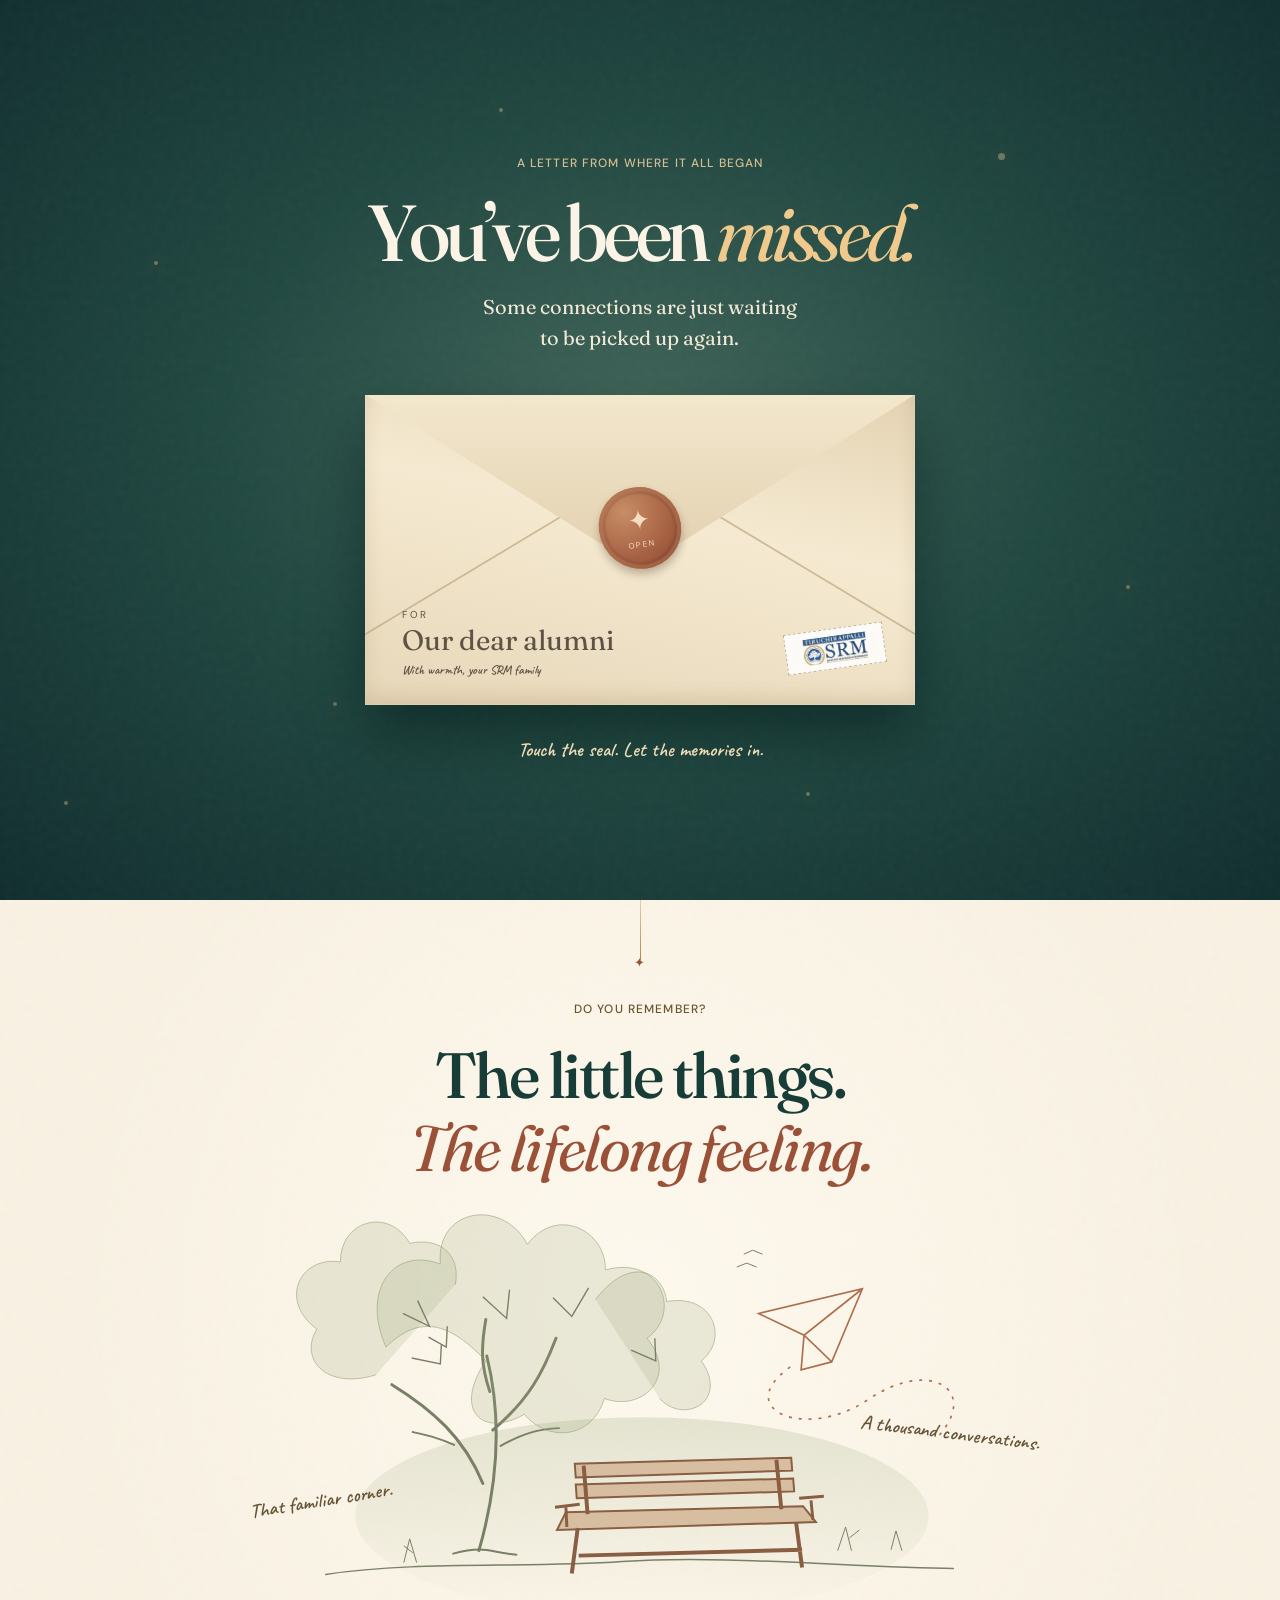
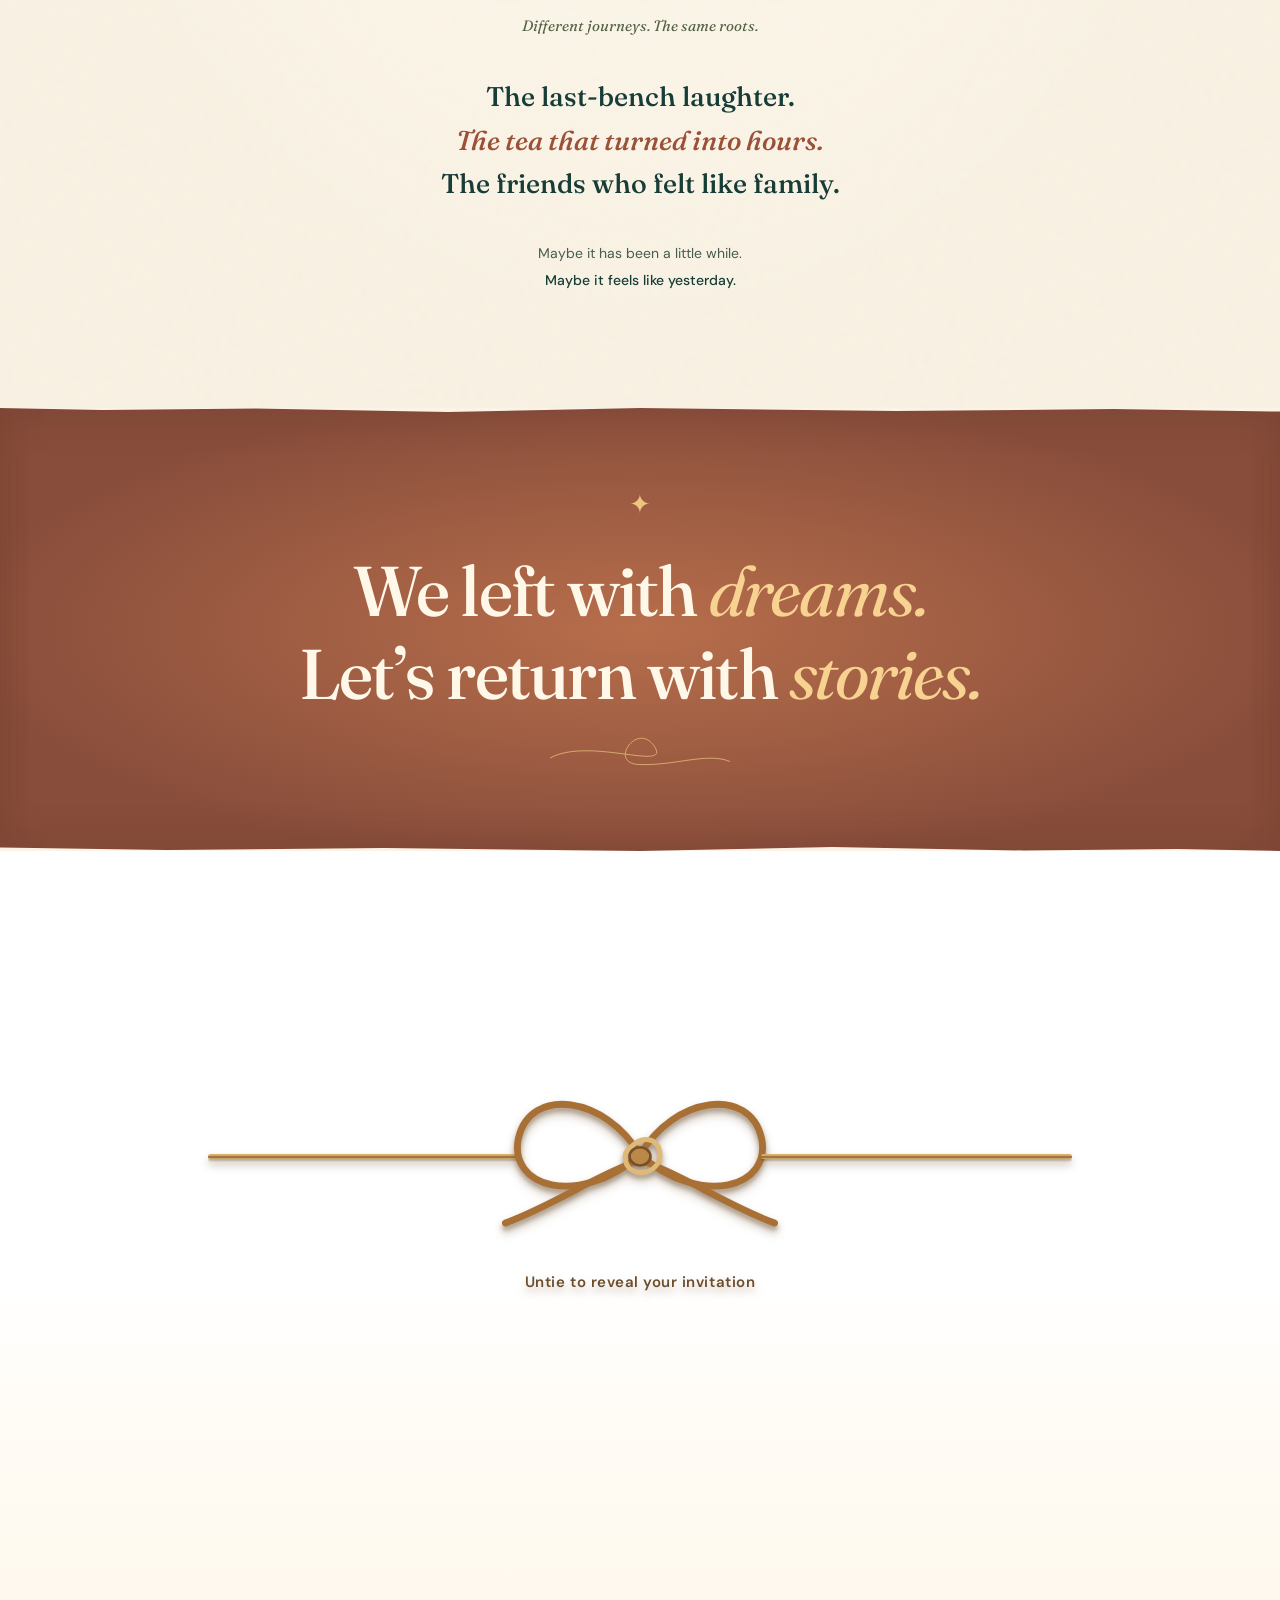
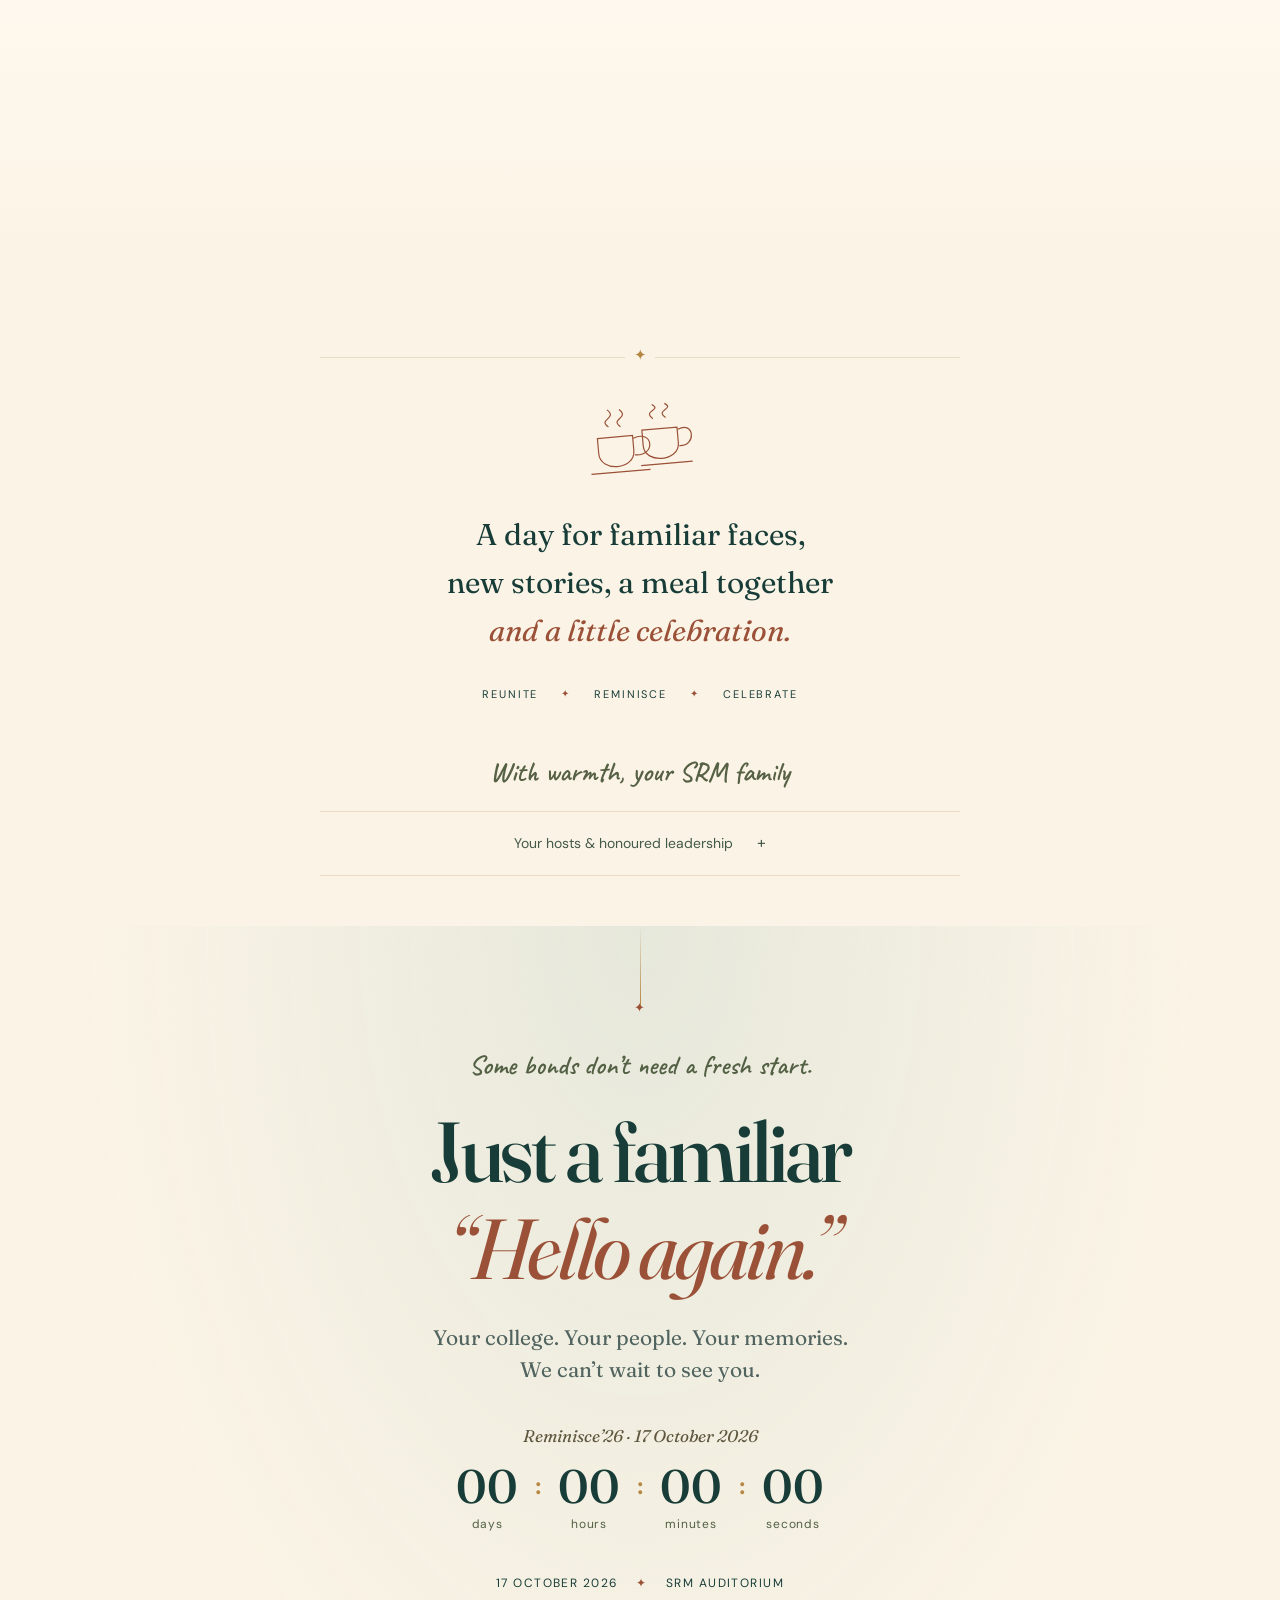
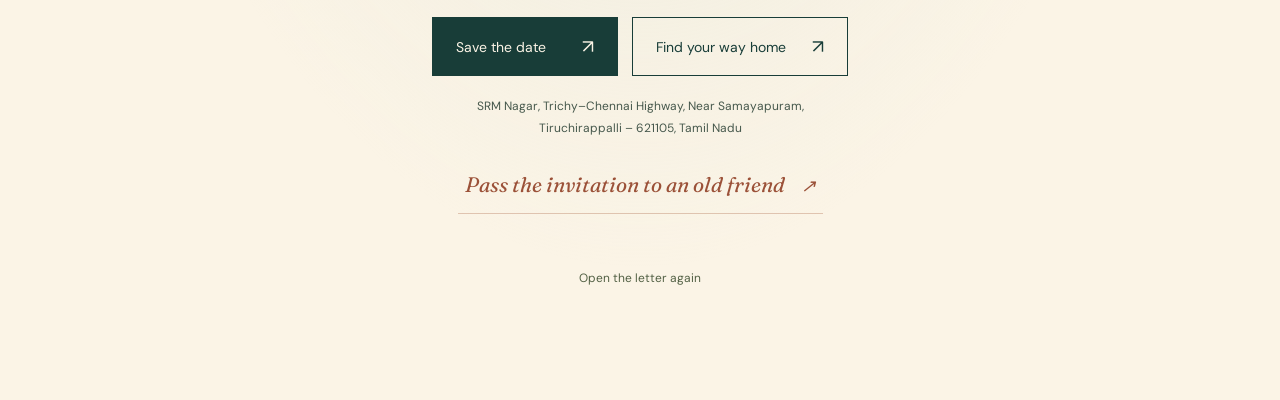
==== commit c52e886f: "Update alumni invitation with larger interactive cord" ====
--- a/index.html
+++ b/index.html
@@ -30,7 +30,7 @@
  </section>
  <section class="quote-section"><span class="quote-spark" aria-hidden="true">✦</span><p class="reveal">We left with <em>dreams.</em><br>Let’s return with <em>stories.</em></p><svg class="loop-line" viewBox="0 0 360 80" aria-hidden="true"><path d="M0 46c80-44 251 32 206-27-34-43-89 38-28 40 72 3 136-25 182-6"/></svg></section>
  <section class="the-letter paper" id="invitation">
- <div class="ceremonial-reveal" id="ceremonial-reveal"><div class="reveal-glow" aria-hidden="true"></div><svg class="reveal-flourish" viewBox="0 0 300 60" aria-hidden="true"><path d="M0 40C55 40 60 5 110 25S170 53 150 20C130-13 85 65 170 35S235 40 300 20"/></svg><button class="invitation-thread" id="untie-invitation" type="button" aria-controls="ceremony-content" aria-expanded="false"><span class="thread-end thread-end-left" aria-hidden="true"></span><svg class="thread-bow" viewBox="0 0 180 100" aria-hidden="true"><path class="thread-loop thread-loop-left" d="M90 50C70 12 23 7 21 40c-2 30 43 28 69 10"/><path class="thread-loop thread-loop-right" d="M90 50c20-38 67-43 69-10 2 30-43 28-69 10"/><path class="thread-tail thread-tail-left" d="M88 52C66 57 48 72 19 85"/><path class="thread-tail thread-tail-right" d="M92 52c22 5 40 20 69 33"/><circle class="thread-knot" cx="90" cy="50" r="5"/></svg><span class="thread-end thread-end-right" aria-hidden="true"></span><span class="thread-prompt">Untie to reveal your invitation</span></button><div class="ceremony-content" id="ceremony-content">
+ <div class="ceremonial-reveal" id="ceremonial-reveal"><div class="reveal-glow" aria-hidden="true"></div><svg class="reveal-flourish" viewBox="0 0 300 60" aria-hidden="true"><path d="M0 40C55 40 60 5 110 25S170 53 150 20C130-13 85 65 170 35S235 40 300 20"/></svg><button class="invitation-thread" id="untie-invitation" type="button" aria-controls="ceremony-content" aria-expanded="false"><span class="thread-end thread-end-left" aria-hidden="true"></span><svg class="thread-bow" viewBox="0 0 260 150" aria-hidden="true"><path class="thread-loop thread-loop-left" d="M130 72C104 27 46 19 37 59c-8 37 45 54 93 13"/><path class="thread-loop thread-loop-right" d="M130 72c26-45 84-53 93-13 8 37-45 54-93 13"/><path class="thread-tail thread-tail-left" d="M127 77c-30 10-62 33-100 47"/><path class="thread-tail thread-tail-right" d="M133 77c30 10 62 33 100 47"/><path class="thread-crossing" d="M124 65c8-8 19-6 21 4 2 10-7 18-17 16-10-2-13-14-4-20"/><ellipse class="thread-knot" cx="130" cy="73" rx="8" ry="7"/></svg><span class="thread-end thread-end-right" aria-hidden="true"></span><span class="thread-prompt">Untie to reveal your invitation</span></button><div class="ceremony-content" id="ceremony-content">
   <div class="letter-heading reveal"><p class="handwritten">And so, with full hearts…</p><div class="official-marks"><img src="assets/sdg4.png" width="180" height="180" alt="SDG 4: Quality Education"><img class="main-mark" src="assets/srm-logo.jpg" width="423" height="133" alt="SRM Institute of Science and Technology, Tiruchirappalli"><img src="assets/sdg17.jpg" width="228" height="178" alt="SDG 17: Partnerships for the Goals"></div><p class="institution-name">SRM INSTITUTE OF SCIENCE AND TECHNOLOGY</p><p class="institution-sub">(Deemed to be University) · Tiruchirappalli</p><p class="faculty-name">Faculty of Management</p><p class="cordially">Cordially invites you to the</p><h2 id="reminisce-title" tabindex="-1">Reminisce<span>’26</span></h2><p class="handwritten reunion-label">Our alumni homecoming</p></div>
   <div class="date-ribbon reveal"><span>Saturday</span><strong>17</strong><span>October<br>2026</span></div><div class="venue-reveal reveal"><h3>SRM Auditorium</h3><p>Registration from <strong>9:00 AM</strong></p><p class="bring-yourself">Bring your stories.<br>We’ll bring back the memories.</p></div>
  </div></div>
--- a/polish.css
+++ b/polish.css
@@ -68,28 +68,35 @@
 @keyframes line-draw{to{stroke-dashoffset:0}}
 .the-letter{background:linear-gradient(180deg,#fff 0 430px,#fffaf1 650px,#fbf4e6 1000px)}
 .ceremonial-reveal{overflow:hidden}
-.invitation-thread{display:none;position:absolute;top:145px;left:4%;right:4%;height:126px;z-index:4;pointer-events:auto;overflow:hidden;filter:drop-shadow(0 3px 3px #795f3e45);background:transparent;color:var(--ink);padding:0;cursor:pointer}
-.ready-to-unfold .invitation-thread{display:block;opacity:1;transition:opacity .4s ease 1.55s}
+.invitation-thread{display:none;position:absolute;top:100px;left:3%;right:3%;height:260px;z-index:4;pointer-events:auto;overflow:hidden;background:transparent;color:var(--ink);padding:0;cursor:pointer;filter:drop-shadow(0 5px 4px #62421e55)}
+.ready-to-unfold .invitation-thread{display:block;opacity:1;transition:opacity .48s ease}
 .unfolded .invitation-thread{opacity:0;pointer-events:none}
-.thread-end{position:absolute;top:45px;width:calc(50% - 52px);height:2px}
-.thread-end-left{left:0;background:linear-gradient(90deg,#b6874377,#b68743)}
-.thread-end-right{right:0;background:linear-gradient(90deg,#b68743,#b6874377)}
-.thread-bow{position:absolute;left:50%;top:0;width:160px;height:90px;transform:translateX(-50%);overflow:visible}
-.invitation-thread:hover .thread-bow{transform:translateX(-50%) scale(1.05)}
-.thread-prompt{position:absolute;left:50%;top:92px;transform:translateX(-50%);white-space:nowrap;font:600 14px/1.5 var(--sans);letter-spacing:.04em;color:#765b39}
-.thread-bow path{fill:none;stroke:#b68743;stroke-width:2.4;stroke-linecap:round;stroke-linejoin:round}
-.thread-bow .thread-knot{fill:#c99b56;stroke:#a47735;stroke-width:1.5}
+.thread-end{position:absolute;top:93px;width:calc(50% - 121px);height:5px;border-radius:6px;background:linear-gradient(#d8b06e 0 27%,#8a5c30 60%,#e0bb7b);box-shadow:0 2px 2px #53391d55}
+.thread-end-left{left:0;transform-origin:right center}
+.thread-end-right{right:0;transform-origin:left center}
+.thread-bow{position:absolute;left:50%;top:0;width:340px;height:196px;transform:translateX(-50%);overflow:visible;filter:drop-shadow(0 4px 2px #58371355)}
+.invitation-thread:hover .thread-bow{transform:translateX(-50%) scale(1.04)}
+.thread-prompt{position:absolute;left:50%;top:210px;transform:translateX(-50%);white-space:nowrap;font:600 15px/1.5 var(--sans);letter-spacing:.035em;color:#6d4d2c}
+.thread-bow path{fill:none;stroke:#a97035;stroke-width:5.2;stroke-linecap:round;stroke-linejoin:round}
+.thread-bow .thread-crossing{stroke:#dfb978;stroke-width:3.8}
+.thread-bow .thread-knot{fill:#bc8847;stroke:#76502b;stroke-width:2}
 .thread-loop,.thread-tail{transform-box:fill-box;transform-origin:center}
-.unfolded .thread-end-left{animation:thread-slide-left 1.5s .15s ease-in-out both}
-.unfolded .thread-end-right{animation:thread-slide-right 1.5s .15s ease-in-out both}
-.unfolded .thread-loop-left,.unfolded .thread-tail-left{animation:thread-loosen-left 1.25s ease-in-out both}
-.unfolded .thread-loop-right,.unfolded .thread-tail-right{animation:thread-loosen-right 1.25s ease-in-out both}
-.unfolded .thread-knot{animation:thread-knot-release .9s .15s ease-out both}
-@keyframes thread-slide-left{35%{transform:translateX(-8%) scaleX(1.06)}100%{transform:translateX(-115%) scaleX(.6);opacity:0}}
-@keyframes thread-slide-right{35%{transform:translateX(8%) scaleX(1.06)}100%{transform:translateX(115%) scaleX(.6);opacity:0}}
-@keyframes thread-loosen-left{35%{transform:translate(-8px,-8px) rotate(-14deg)}100%{transform:translate(-42px,-23px) rotate(-40deg) scale(.7);opacity:0}}
-@keyframes thread-loosen-right{35%{transform:translate(8px,-8px) rotate(14deg)}100%{transform:translate(42px,-23px) rotate(40deg) scale(.7);opacity:0}}
-@keyframes thread-knot-release{40%{transform:scale(.8);opacity:1}100%{transform:scale(.2);opacity:0}}
+.untying .thread-prompt{animation:cord-prompt-away .3s ease both}
+.untying .thread-end-right{animation:cord-pull-right 2.15s cubic-bezier(.3,.05,.2,1) both}
+.untying .thread-end-left{animation:cord-recoil-left 2.15s cubic-bezier(.3,.05,.2,1) both}
+.untying .thread-tail-right{animation:cord-tail-pull 2.15s cubic-bezier(.3,.05,.2,1) both}
+.untying .thread-tail-left{animation:cord-tail-loosen 2.15s ease both}
+.untying .thread-loop-right{animation:cord-loop-slip-right 2.15s cubic-bezier(.3,.05,.2,1) both}
+.untying .thread-loop-left{animation:cord-loop-slip-left 2.15s cubic-bezier(.3,.05,.2,1) both}
+.untying .thread-crossing,.untying .thread-knot{animation:cord-knot-release 2.15s ease both}
+@keyframes cord-prompt-away{to{opacity:0;transform:translate(-50%,8px)}}
+@keyframes cord-pull-right{0%,15%{transform:none}30%{transform:translateX(6%) scaleX(1.05)}55%{transform:translateX(20%) scaleX(1.16)}76%{transform:translateX(60%) scaleX(.9)}100%{transform:translateX(130%);opacity:0}}
+@keyframes cord-recoil-left{0%,22%{transform:none}47%{transform:translateX(-2%)}74%{transform:translateX(-37%) scaleX(.82)}100%{transform:translateX(-120%);opacity:0}}
+@keyframes cord-tail-pull{0%,15%{transform:none}36%{transform:translate(15px,5px) rotate(9deg)}62%{transform:translate(60px,19px) rotate(20deg)}100%{transform:translate(150px,38px) rotate(27deg);opacity:0}}
+@keyframes cord-tail-loosen{0%,35%{transform:none}65%{transform:translate(-17px,9px) rotate(-8deg)}100%{transform:translate(-80px,33px) rotate(-25deg);opacity:0}}
+@keyframes cord-loop-slip-right{0%,24%{transform:none}43%{transform:translate(5px,-3px) rotate(6deg) scale(1.06)}70%{transform:translate(44px,5px) rotate(20deg) scale(.6)}100%{transform:translate(105px,21px) rotate(34deg) scale(.12);opacity:0}}
+@keyframes cord-loop-slip-left{0%,34%{transform:none}56%{transform:translate(-3px,3px) rotate(-6deg) scale(1.13)}76%{transform:translate(-31px,10px) rotate(-14deg) scale(.74)}100%{transform:translate(-90px,26px) rotate(-30deg) scale(.2);opacity:0}}
+@keyframes cord-knot-release{0%,42%{opacity:1;transform:none}63%{transform:scale(.88)}84%{opacity:1;transform:scale(.35)}100%{opacity:0;transform:scale(.1)}}
 .ready-to-unfold .ceremony-content{opacity:0;transform:translateY(14px) scale(.985);filter:blur(3px);transition:opacity 1.05s ease .65s,transform 1.15s ease .65s,filter 1.05s ease .65s}
 .unfolded .ceremony-content{opacity:1;transform:none;filter:none}
 .official-marks{position:relative}
@@ -105,10 +112,10 @@
 .practical-actions button:hover,.practical-actions a:hover{transform:translateY(-3px);box-shadow:0 8px 20px #193e3826}
 
 @media(max-width:600px){
-  .invitation-thread{top:132px;left:0;right:0;height:115px}
-  .thread-end{top:38px;width:calc(50% - 43px)}
-  .thread-bow{width:136px;height:76px}
-  .thread-prompt{top:79px;font-size:13px;letter-spacing:.01em}
+  .invitation-thread{top:89px;left:0;right:0;height:225px}
+  .thread-end{top:78px;width:calc(50% - 101px);height:4px}
+  .thread-bow{width:285px;height:164px}
+  .thread-prompt{top:180px;font-size:13px;letter-spacing:.01em}
   .arrival-copy h1{font-size:clamp(42px,11vw,53px)}
   .letter-peek{padding:17px 12px 24px}
   .letter-peek span{font-size:17px}
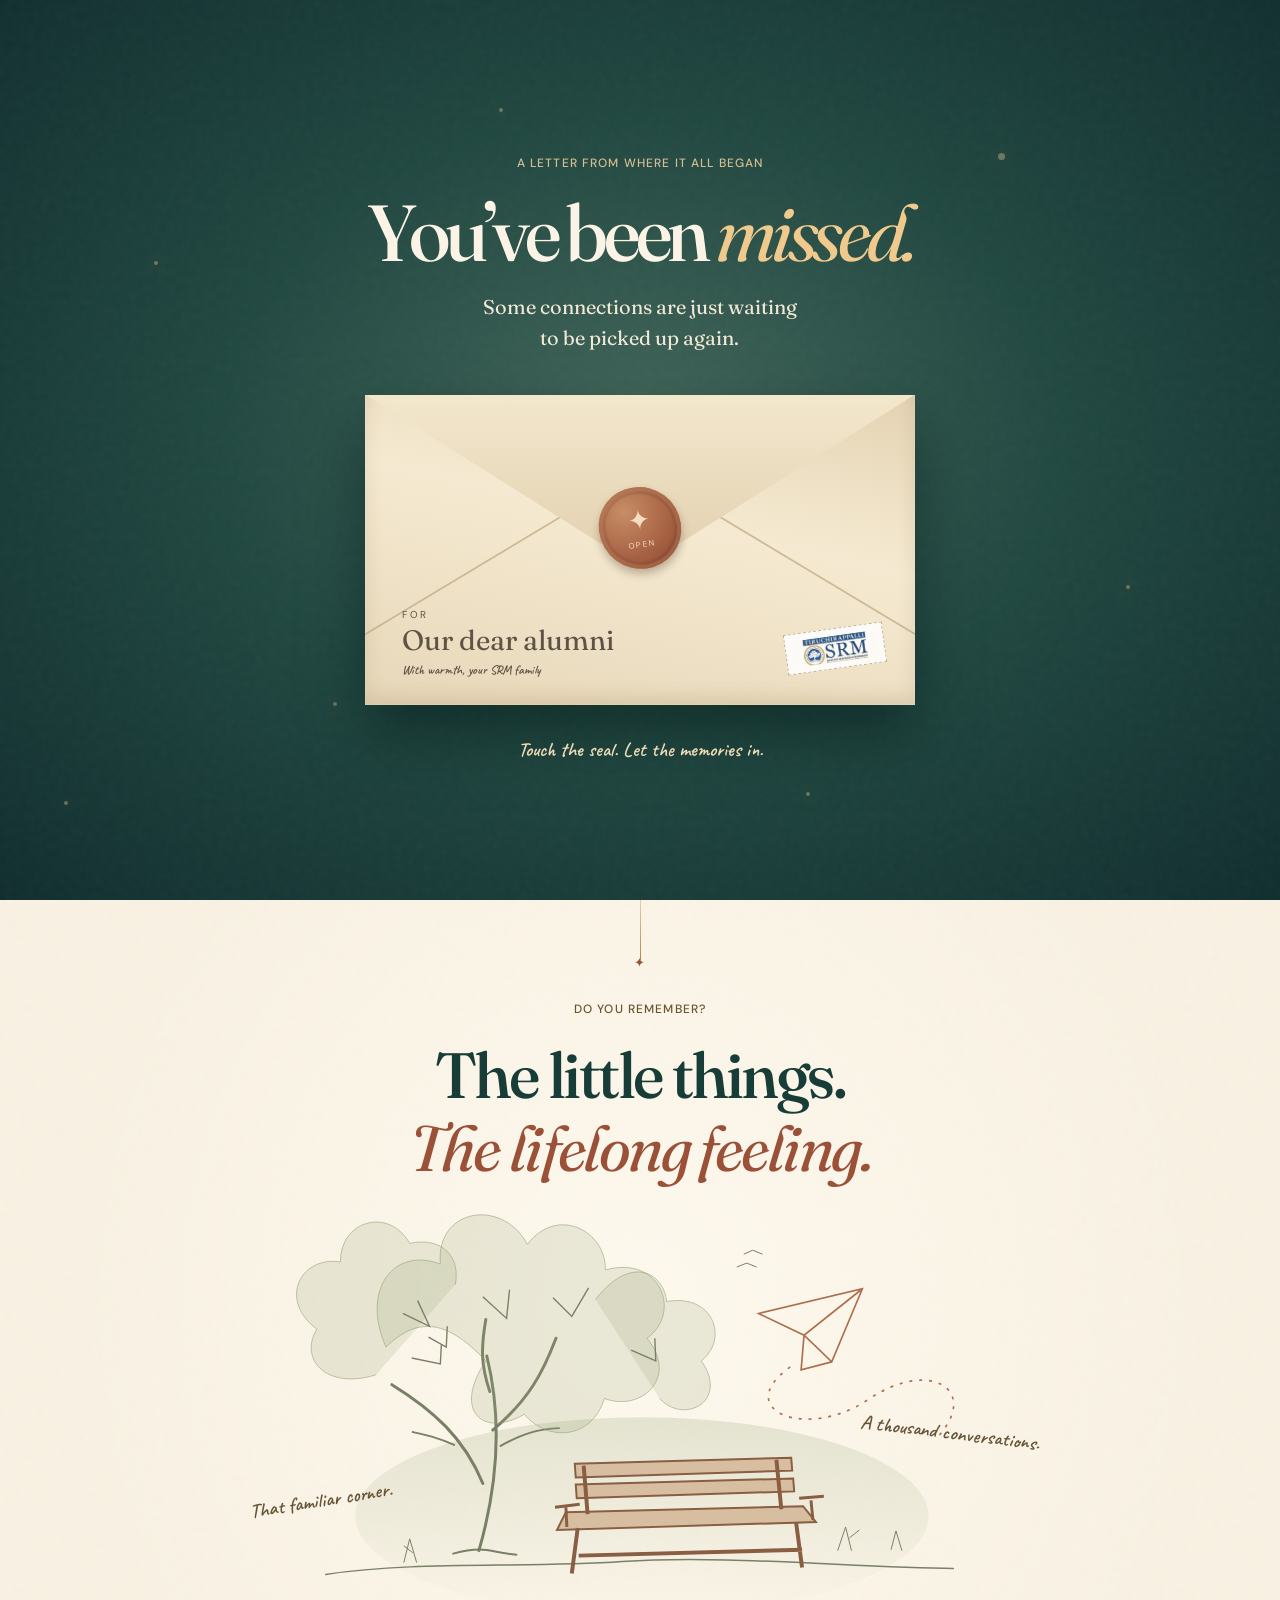
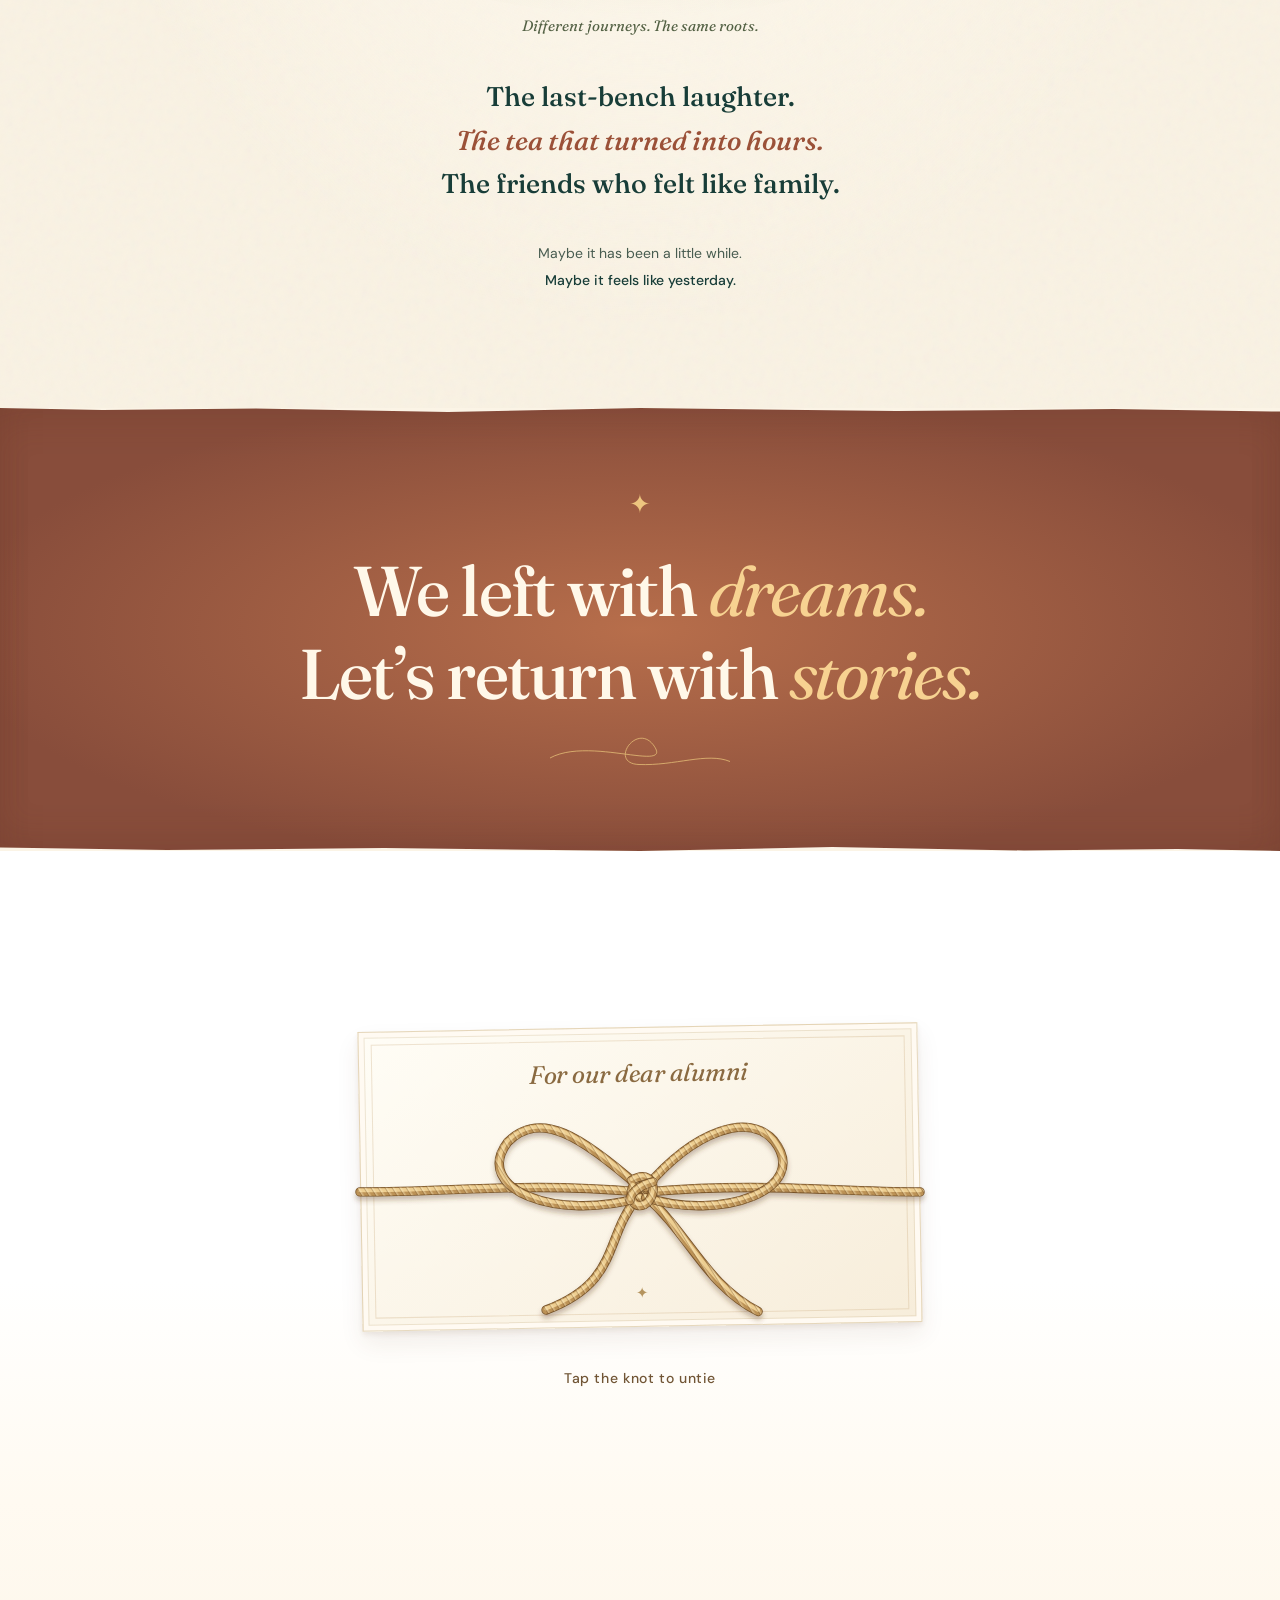
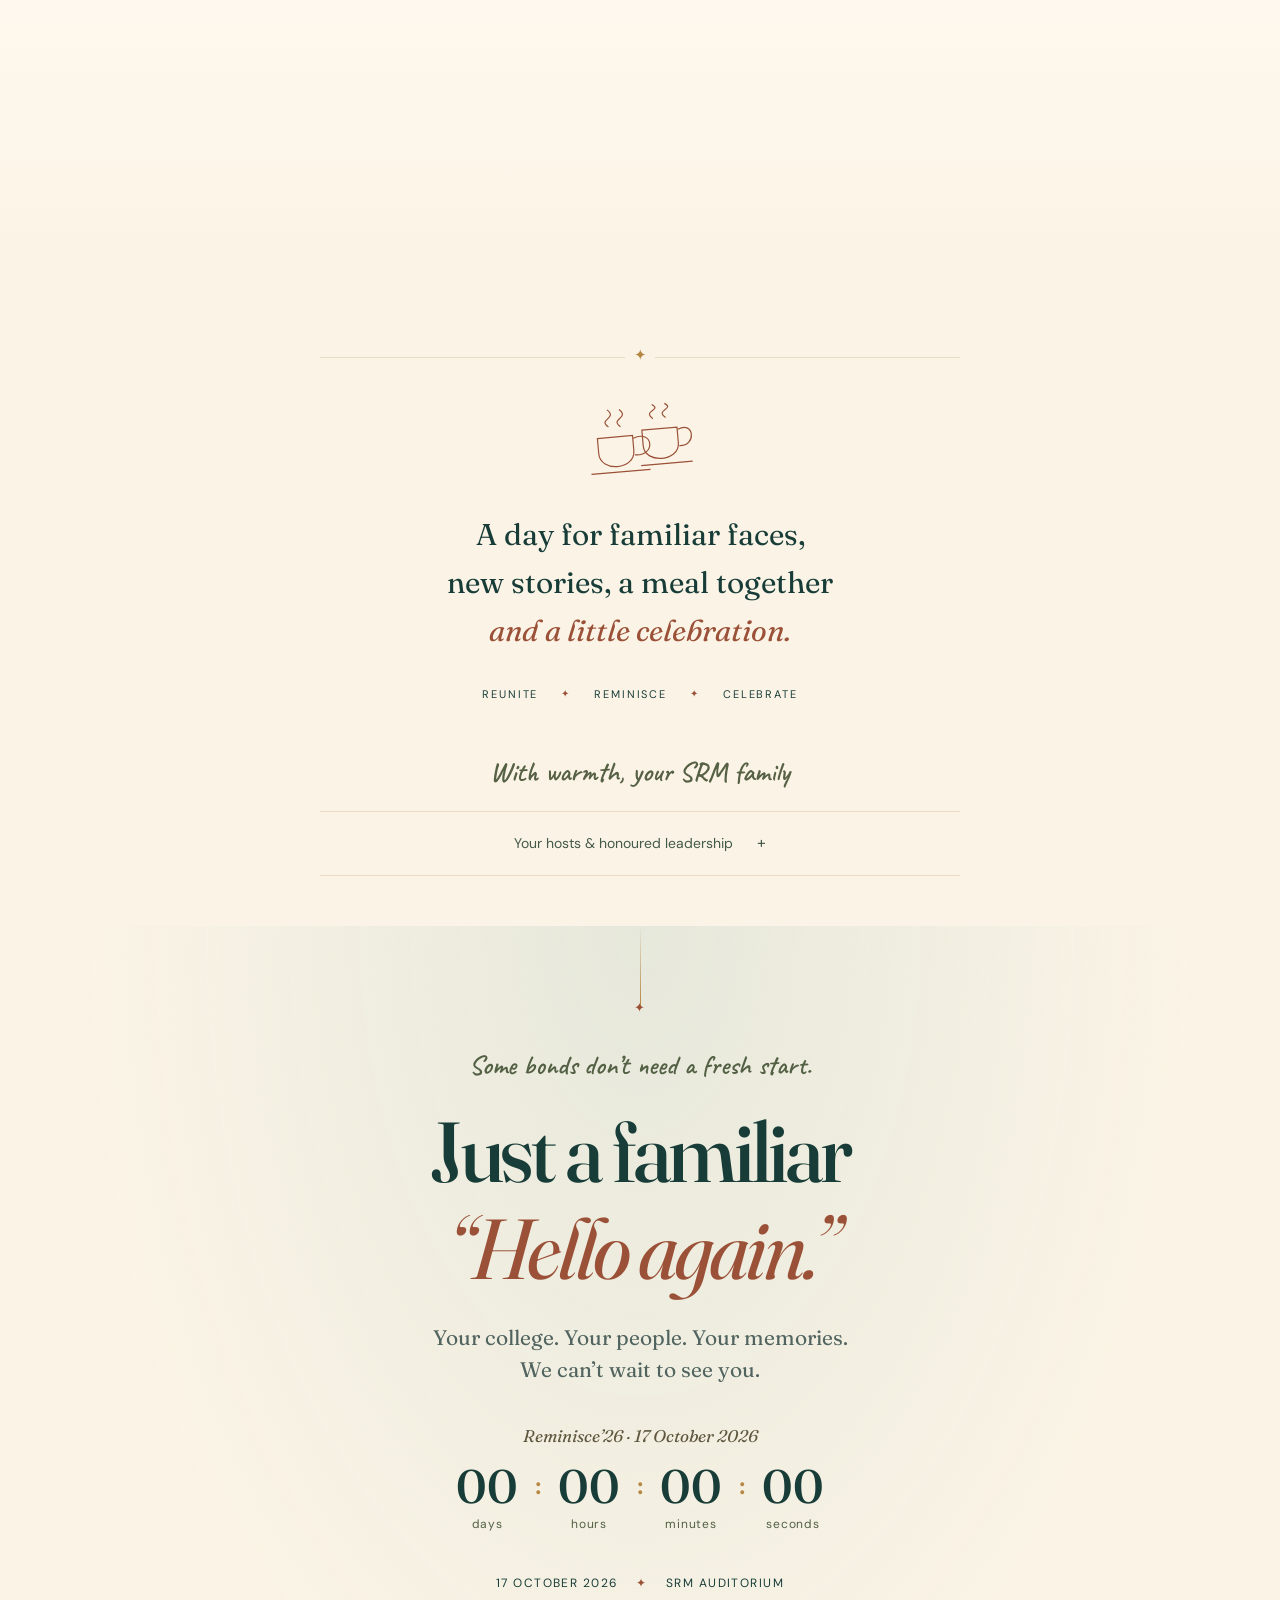
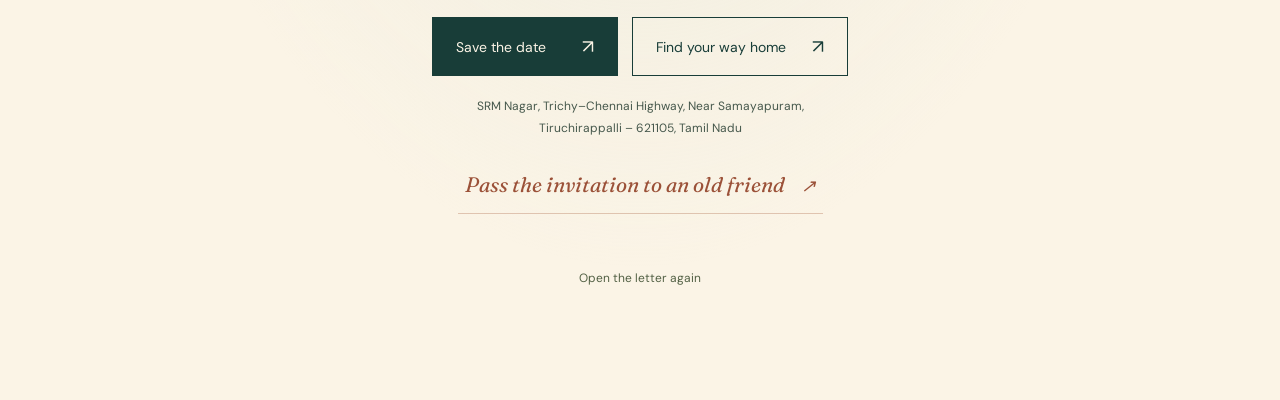
==== commit c2812ee2: "Publish final Reminisce invitation untying" ====
--- a/index.html
+++ b/index.html
@@ -1,5 +1,5 @@
 <!doctype html>
-<html lang="en"><head><meta charset="utf-8"><meta name="viewport" content="width=device-width,initial-scale=1"><meta name="theme-color" content="#132e3b"><title>Reminisce’26 — Come Home to SRM</title><meta name="description" content="A letter from where it all began. SRM Tiruchirappalli welcomes its alumni to Reminisce’26 on 17 October 2026. Registration from 9 AM at SRM Auditorium."><meta property="og:type" content="website"><meta property="og:title" content="Reminisce’26 — You’ve been missed."><meta property="og:description" content="We left with dreams. Let’s return with stories. 17 October 2026 · SRM Auditorium · Registration from 9 AM."><meta property="og:url" content="https://alumni-meet-invitation-rahul.projectpk210.chatgpt.site/"><meta property="og:image" content="https://alumni-meet-invitation-rahul.projectpk210.chatgpt.site/assets/reminisce-share.png"><meta name="twitter:card" content="summary_large_image"><link rel="icon" href="assets/srm-logo.jpg"><link rel="stylesheet" href="homecoming.css"><link rel="stylesheet" href="polish.css"><script src="event-config.js" defer></script><script src="homecoming.js" defer></script></head>
+<html lang="en"><head><meta charset="utf-8"><meta name="viewport" content="width=device-width,initial-scale=1"><meta name="theme-color" content="#132e3b"><title>Reminisce’26 — Come Home to SRM</title><meta name="description" content="A letter from where it all began. SRM Tiruchirappalli welcomes its alumni to Reminisce’26 on 17 October 2026. Registration from 9 AM at SRM Auditorium."><meta property="og:type" content="website"><meta property="og:title" content="Reminisce’26 — You’ve been missed."><meta property="og:description" content="We left with dreams. Let’s return with stories. 17 October 2026 · SRM Auditorium · Registration from 9 AM."><meta property="og:url" content="https://projectpk218.github.io/ALUMNI-MEET-INVITAION/"><meta property="og:image" content="https://projectpk218.github.io/ALUMNI-MEET-INVITAION/assets/reminisce-share.png"><meta name="twitter:card" content="summary_large_image"><link rel="icon" href="assets/srm-logo.jpg"><link rel="stylesheet" href="homecoming.css"><link rel="stylesheet" href="polish.css"><script src="event-config.js" defer></script><script src="homecoming.js" defer></script></head>
 <body>
 <div class="arrival-screen" id="arrival-screen" role="dialog" aria-modal="true" aria-label="A letter for our alumni" hidden>
  <div class="starlight" aria-hidden="true"><i></i><i></i><i></i><i></i><i></i><i></i><i></i></div>
@@ -30,7 +30,35 @@
  </section>
  <section class="quote-section"><span class="quote-spark" aria-hidden="true">✦</span><p class="reveal">We left with <em>dreams.</em><br>Let’s return with <em>stories.</em></p><svg class="loop-line" viewBox="0 0 360 80" aria-hidden="true"><path d="M0 46c80-44 251 32 206-27-34-43-89 38-28 40 72 3 136-25 182-6"/></svg></section>
  <section class="the-letter paper" id="invitation">
- <div class="ceremonial-reveal" id="ceremonial-reveal"><div class="reveal-glow" aria-hidden="true"></div><svg class="reveal-flourish" viewBox="0 0 300 60" aria-hidden="true"><path d="M0 40C55 40 60 5 110 25S170 53 150 20C130-13 85 65 170 35S235 40 300 20"/></svg><button class="invitation-thread" id="untie-invitation" type="button" aria-controls="ceremony-content" aria-expanded="false"><span class="thread-end thread-end-left" aria-hidden="true"></span><svg class="thread-bow" viewBox="0 0 260 150" aria-hidden="true"><path class="thread-loop thread-loop-left" d="M130 72C104 27 46 19 37 59c-8 37 45 54 93 13"/><path class="thread-loop thread-loop-right" d="M130 72c26-45 84-53 93-13 8 37-45 54-93 13"/><path class="thread-tail thread-tail-left" d="M127 77c-30 10-62 33-100 47"/><path class="thread-tail thread-tail-right" d="M133 77c30 10 62 33 100 47"/><path class="thread-crossing" d="M124 65c8-8 19-6 21 4 2 10-7 18-17 16-10-2-13-14-4-20"/><ellipse class="thread-knot" cx="130" cy="73" rx="8" ry="7"/></svg><span class="thread-end thread-end-right" aria-hidden="true"></span><span class="thread-prompt">Untie to reveal your invitation</span></button><div class="ceremony-content" id="ceremony-content">
+ <div class="ceremonial-reveal" id="ceremonial-reveal"><div class="reveal-glow" aria-hidden="true"></div><svg class="reveal-flourish" viewBox="0 0 300 60" aria-hidden="true"><path d="M0 40C55 40 60 5 110 25S170 53 150 20C130-13 85 65 170 35S235 40 300 20"/></svg><button class="invitation-thread" id="untie-invitation" type="button" aria-label="Untie to reveal your invitation" aria-controls="ceremony-content" aria-expanded="false">
+  <span class="thread-keepsake" aria-hidden="true"><span>For our dear alumni</span><i>✦</i></span>
+  <svg class="thread-bow" viewBox="0 0 260 200" aria-hidden="true">
+    <defs>
+      <filter id="cord-shadow" x="-100%" y="-100%" width="300%" height="400%"><feDropShadow dx="0" dy="2.8" stdDeviation="1.7" flood-color="#57391f" flood-opacity=".32"/></filter>
+      <pattern id="cord-fibres" width="4.2" height="4.2" patternUnits="userSpaceOnUse" patternTransform="rotate(-32)"><path d="M0 0V4.2" stroke="#63431f" stroke-opacity=".32" stroke-width="1.25"/><path d="M1.3 0V4.2" stroke="#fff1c8" stroke-opacity=".65" stroke-width=".7"/></pattern>
+      <path id="cord-standing-left" d="M-500 82 C-220 80 -22 76 130 82"/>
+      <path id="cord-standing-right" d="M760 82 C480 80 282 76 134 82"/>
+      <path id="cord-tail-left" d="M129 85 C104 114 117 145 64 165"/>
+      <path id="cord-tail-right" d="M134 85 C165 112 176 147 213 166"/>
+      <path id="cord-loop-left" d="M130 79 C89 43 60 24 37 47 C12 80 71 103 130 86"/>
+      <path id="cord-loop-right" d="M134 79 C169 38 207 26 224 46 C251 80 187 103 134 86"/>
+      <path id="cord-binding" d="M124 74 C140 64 144 85 133 91 C125 94 122 86 125 78"/>
+      <path id="cord-crossing" d="M123 88 C123 83 130 77 139 75"/>
+    </defs>
+    <g class="cord-strands" filter="url(#cord-shadow)" fill="none" stroke-linecap="round" stroke-linejoin="round">
+      <g class="cord-piece" data-cord="standing-left"><use href="#cord-standing-left" class="cord-edge"/><use href="#cord-standing-left" class="cord-body"/><use href="#cord-standing-left" class="cord-light"/><use href="#cord-standing-left" class="cord-texture"/></g>
+<g class="cord-piece" data-cord="standing-right"><use href="#cord-standing-right" class="cord-edge"/><use href="#cord-standing-right" class="cord-body"/><use href="#cord-standing-right" class="cord-light"/><use href="#cord-standing-right" class="cord-texture"/></g>
+<g class="cord-piece" data-cord="tail-left"><use href="#cord-tail-left" class="cord-edge"/><use href="#cord-tail-left" class="cord-body"/><use href="#cord-tail-left" class="cord-light"/><use href="#cord-tail-left" class="cord-texture"/></g>
+<g class="cord-piece" data-cord="tail-right"><use href="#cord-tail-right" class="cord-edge"/><use href="#cord-tail-right" class="cord-body"/><use href="#cord-tail-right" class="cord-light"/><use href="#cord-tail-right" class="cord-texture"/></g>
+<g class="cord-piece" data-cord="loop-left"><use href="#cord-loop-left" class="cord-edge"/><use href="#cord-loop-left" class="cord-body"/><use href="#cord-loop-left" class="cord-light"/><use href="#cord-loop-left" class="cord-texture"/></g>
+<g class="cord-piece" data-cord="loop-right"><use href="#cord-loop-right" class="cord-edge"/><use href="#cord-loop-right" class="cord-body"/><use href="#cord-loop-right" class="cord-light"/><use href="#cord-loop-right" class="cord-texture"/></g>
+<g class="cord-piece" data-cord="binding"><use href="#cord-binding" class="cord-edge"/><use href="#cord-binding" class="cord-body"/><use href="#cord-binding" class="cord-light"/><use href="#cord-binding" class="cord-texture"/></g>
+<g class="cord-piece" data-cord="crossing"><use href="#cord-crossing" class="cord-edge"/><use href="#cord-crossing" class="cord-body"/><use href="#cord-crossing" class="cord-light"/><use href="#cord-crossing" class="cord-texture"/></g>
+    </g>
+  </svg>
+  <span class="thread-prompt">Tap the knot to untie</span>
+</button>
+<div class="ceremony-content" id="ceremony-content">
   <div class="letter-heading reveal"><p class="handwritten">And so, with full hearts…</p><div class="official-marks"><img src="assets/sdg4.png" width="180" height="180" alt="SDG 4: Quality Education"><img class="main-mark" src="assets/srm-logo.jpg" width="423" height="133" alt="SRM Institute of Science and Technology, Tiruchirappalli"><img src="assets/sdg17.jpg" width="228" height="178" alt="SDG 17: Partnerships for the Goals"></div><p class="institution-name">SRM INSTITUTE OF SCIENCE AND TECHNOLOGY</p><p class="institution-sub">(Deemed to be University) · Tiruchirappalli</p><p class="faculty-name">Faculty of Management</p><p class="cordially">Cordially invites you to the</p><h2 id="reminisce-title" tabindex="-1">Reminisce<span>’26</span></h2><p class="handwritten reunion-label">Our alumni homecoming</p></div>
   <div class="date-ribbon reveal"><span>Saturday</span><strong>17</strong><span>October<br>2026</span></div><div class="venue-reveal reveal"><h3>SRM Auditorium</h3><p>Registration from <strong>9:00 AM</strong></p><p class="bring-yourself">Bring your stories.<br>We’ll bring back the memories.</p></div>
  </div></div>
@@ -43,4 +71,4 @@
 <div class="person"><h3>Dr. K. Sivasakthi</h3><p class="person-role">Alumni Coordinator</p><p class="person-institution"></p></div></div></div></details></div>
  </section>
  <section class="come-home"><div class="gold-thread" aria-hidden="true"></div><p class="handwritten reveal">Some bonds don’t need a fresh start.</p><h2 class="reveal">Just a familiar<br><em>“Hello again.”</em></h2><p class="closing-message reveal">Your college. Your people. Your memories.<br>We can’t wait to see you.</p><div class="countdown-wrap reveal"><p>Until we’re together again</p><div class="countdown" aria-label="Time until registration"><div><strong data-count="days">—</strong><span>days</span></div><i>:</i><div><strong data-count="hours">—</strong><span>hours</span></div><i>:</i><div><strong data-count="minutes">—</strong><span>minutes</span></div><i aria-hidden="true">:</i><div><strong data-count="seconds">—</strong><span>seconds</span></div></div></div><div class="keepsake-date reveal"><span>17 OCTOBER 2026</span><i>✦</i><span>SRM AUDITORIUM</span></div><div class="practical-actions reveal"><button id="calendar-button">Save the date <span aria-hidden="true">↗</span></button><a id="directions-link" target="_blank" rel="noopener noreferrer" href="https://www.google.com/maps/search/?api=1&amp;query=SRM+Institute+of+Science+and+Technology+Tiruchirappalli+SRM+Nagar+Samayapuram+621105">Find your way home <span aria-hidden="true">↗</span></a></div><p class="campus-address">SRM Nagar, Trichy–Chennai Highway, Near Samayapuram,<br>Tiruchirappalli – 621105, Tamil Nadu</p><button class="share-button" id="share-button">Pass the invitation to an old friend <span aria-hidden="true">↗</span></button><p id="action-message" role="status"></p><button class="reopen-button" id="reopen-letter">Open the letter again</button></section>
-</main><noscript><style>.arrival-screen{display:none!important}.reveal{opacity:1!important;transform:none!important}</style></noscript></body></html>
+</main><noscript><style>.arrival-screen,.countdown-wrap,.share-button,.reopen-button,.practical-actions button{display:none!important}.reveal{opacity:1!important;transform:none!important}</style></noscript></body></html>
--- a/polish.css
+++ b/polish.css
@@ -68,35 +68,25 @@
 @keyframes line-draw{to{stroke-dashoffset:0}}
 .the-letter{background:linear-gradient(180deg,#fff 0 430px,#fffaf1 650px,#fbf4e6 1000px)}
 .ceremonial-reveal{overflow:hidden}
-.invitation-thread{display:none;position:absolute;top:100px;left:3%;right:3%;height:260px;z-index:4;pointer-events:auto;overflow:hidden;background:transparent;color:var(--ink);padding:0;cursor:pointer;filter:drop-shadow(0 5px 4px #62421e55)}
-.ready-to-unfold .invitation-thread{display:block;opacity:1;transition:opacity .48s ease}
+
+/* Layered cotton cord. Shared SVG paths keep every fibre and shadow attached. */
+.invitation-thread{display:none;position:absolute;top:48px;left:0;right:0;height:420px;z-index:4;pointer-events:auto;overflow:hidden;background:transparent;color:var(--ink);padding:0;cursor:pointer;isolation:isolate;-webkit-tap-highlight-color:transparent}
+.ready-to-unfold .invitation-thread{display:block;opacity:1;transition:opacity .6s ease}
 .unfolded .invitation-thread{opacity:0;pointer-events:none}
-.thread-end{position:absolute;top:93px;width:calc(50% - 121px);height:5px;border-radius:6px;background:linear-gradient(#d8b06e 0 27%,#8a5c30 60%,#e0bb7b);box-shadow:0 2px 2px #53391d55}
-.thread-end-left{left:0;transform-origin:right center}
-.thread-end-right{right:0;transform-origin:left center}
-.thread-bow{position:absolute;left:50%;top:0;width:340px;height:196px;transform:translateX(-50%);overflow:visible;filter:drop-shadow(0 4px 2px #58371355)}
-.invitation-thread:hover .thread-bow{transform:translateX(-50%) scale(1.04)}
-.thread-prompt{position:absolute;left:50%;top:210px;transform:translateX(-50%);white-space:nowrap;font:600 15px/1.5 var(--sans);letter-spacing:.035em;color:#6d4d2c}
-.thread-bow path{fill:none;stroke:#a97035;stroke-width:5.2;stroke-linecap:round;stroke-linejoin:round}
-.thread-bow .thread-crossing{stroke:#dfb978;stroke-width:3.8}
-.thread-bow .thread-knot{fill:#bc8847;stroke:#76502b;stroke-width:2}
-.thread-loop,.thread-tail{transform-box:fill-box;transform-origin:center}
-.untying .thread-prompt{animation:cord-prompt-away .3s ease both}
-.untying .thread-end-right{animation:cord-pull-right 2.15s cubic-bezier(.3,.05,.2,1) both}
-.untying .thread-end-left{animation:cord-recoil-left 2.15s cubic-bezier(.3,.05,.2,1) both}
-.untying .thread-tail-right{animation:cord-tail-pull 2.15s cubic-bezier(.3,.05,.2,1) both}
-.untying .thread-tail-left{animation:cord-tail-loosen 2.15s ease both}
-.untying .thread-loop-right{animation:cord-loop-slip-right 2.15s cubic-bezier(.3,.05,.2,1) both}
-.untying .thread-loop-left{animation:cord-loop-slip-left 2.15s cubic-bezier(.3,.05,.2,1) both}
-.untying .thread-crossing,.untying .thread-knot{animation:cord-knot-release 2.15s ease both}
-@keyframes cord-prompt-away{to{opacity:0;transform:translate(-50%,8px)}}
-@keyframes cord-pull-right{0%,15%{transform:none}30%{transform:translateX(6%) scaleX(1.05)}55%{transform:translateX(20%) scaleX(1.16)}76%{transform:translateX(60%) scaleX(.9)}100%{transform:translateX(130%);opacity:0}}
-@keyframes cord-recoil-left{0%,22%{transform:none}47%{transform:translateX(-2%)}74%{transform:translateX(-37%) scaleX(.82)}100%{transform:translateX(-120%);opacity:0}}
-@keyframes cord-tail-pull{0%,15%{transform:none}36%{transform:translate(15px,5px) rotate(9deg)}62%{transform:translate(60px,19px) rotate(20deg)}100%{transform:translate(150px,38px) rotate(27deg);opacity:0}}
-@keyframes cord-tail-loosen{0%,35%{transform:none}65%{transform:translate(-17px,9px) rotate(-8deg)}100%{transform:translate(-80px,33px) rotate(-25deg);opacity:0}}
-@keyframes cord-loop-slip-right{0%,24%{transform:none}43%{transform:translate(5px,-3px) rotate(6deg) scale(1.06)}70%{transform:translate(44px,5px) rotate(20deg) scale(.6)}100%{transform:translate(105px,21px) rotate(34deg) scale(.12);opacity:0}}
-@keyframes cord-loop-slip-left{0%,34%{transform:none}56%{transform:translate(-3px,3px) rotate(-6deg) scale(1.13)}76%{transform:translate(-31px,10px) rotate(-14deg) scale(.74)}100%{transform:translate(-90px,26px) rotate(-30deg) scale(.2);opacity:0}}
-@keyframes cord-knot-release{0%,42%{opacity:1;transform:none}63%{transform:scale(.88)}84%{opacity:1;transform:scale(.35)}100%{opacity:0;transform:scale(.1)}}
+.thread-keepsake{position:absolute;top:18px;left:50%;width:min(82%,560px);height:300px;transform:translateX(-50%) rotate(-1deg);background:linear-gradient(145deg,#fffdf6,#f7edda);border:1px solid #cfb78b80;box-shadow:0 12px 24px #59391e14,0 3px 5px #59391e14,inset 0 0 0 5px #fffaf2,inset 0 0 0 6px #cbb68f55;transition:opacity .7s,transform .9s}
+.thread-keepsake:after{content:'';position:absolute;inset:12px;border:1px solid #c6a7774d;pointer-events:none}
+.thread-keepsake>span{position:absolute;top:29px;left:0;right:0;font:italic 25px/1.3 var(--serif);color:#8a6a41;letter-spacing:-.02em}
+.thread-keepsake>i{position:absolute;bottom:20px;left:0;right:0;font-size:15px;color:#b5945e;font-style:normal}
+.thread-bow{position:absolute;left:50%;top:66px;width:370px;height:285px;transform:translateX(-50%) translateY(calc(-1 * var(--cord-lift,0px)));overflow:visible;pointer-events:none}
+.cord-edge{stroke:#775329;stroke-width:6.6}
+.cord-body{stroke:#bc9256;stroke-width:5.4}
+.cord-light{stroke:#edce91;stroke-width:2.6;transform:translateY(-1px)}
+.cord-texture{stroke:url(#cord-fibres);stroke-width:5.8}
+.invitation-thread:focus-visible{outline:2px solid var(--gold);outline-offset:-4px;border-radius:8px}
+.thread-prompt{position:absolute;left:0;right:0;top:359px;font:500 14px/1.5 var(--sans);letter-spacing:.045em;color:#715535;transition:opacity .3s}
+.invitation-thread:not(:disabled):hover .thread-prompt{color:var(--ink)}
+.untying .thread-prompt{opacity:0}
+.untying .thread-keepsake{opacity:calc(1 - var(--cord-release,0));transform:translateX(-50%) translateY(calc(var(--cord-release,0) * 25px)) rotate(calc(-1deg + var(--cord-release,0) * 1deg))}
 .ready-to-unfold .ceremony-content{opacity:0;transform:translateY(14px) scale(.985);filter:blur(3px);transition:opacity 1.05s ease .65s,transform 1.15s ease .65s,filter 1.05s ease .65s}
 .unfolded .ceremony-content{opacity:1;transform:none;filter:none}
 .official-marks{position:relative}
@@ -112,10 +102,11 @@
 .practical-actions button:hover,.practical-actions a:hover{transform:translateY(-3px);box-shadow:0 8px 20px #193e3826}
 
 @media(max-width:600px){
-  .invitation-thread{top:89px;left:0;right:0;height:225px}
-  .thread-end{top:78px;width:calc(50% - 101px);height:4px}
-  .thread-bow{width:285px;height:164px}
-  .thread-prompt{top:180px;font-size:13px;letter-spacing:.01em}
+  .invitation-thread{top:48px;height:365px}
+  .thread-keepsake{width:94%;height:266px;top:8px}
+  .thread-keepsake>span{top:28px;font-size:22px}
+  .thread-bow{width:min(300px,86vw);height:auto;aspect-ratio:260/200;top:59px}
+  .thread-prompt{top:316px;font-size:13px;letter-spacing:.02em}
   .arrival-copy h1{font-size:clamp(42px,11vw,53px)}
   .letter-peek{padding:17px 12px 24px}
   .letter-peek span{font-size:17px}
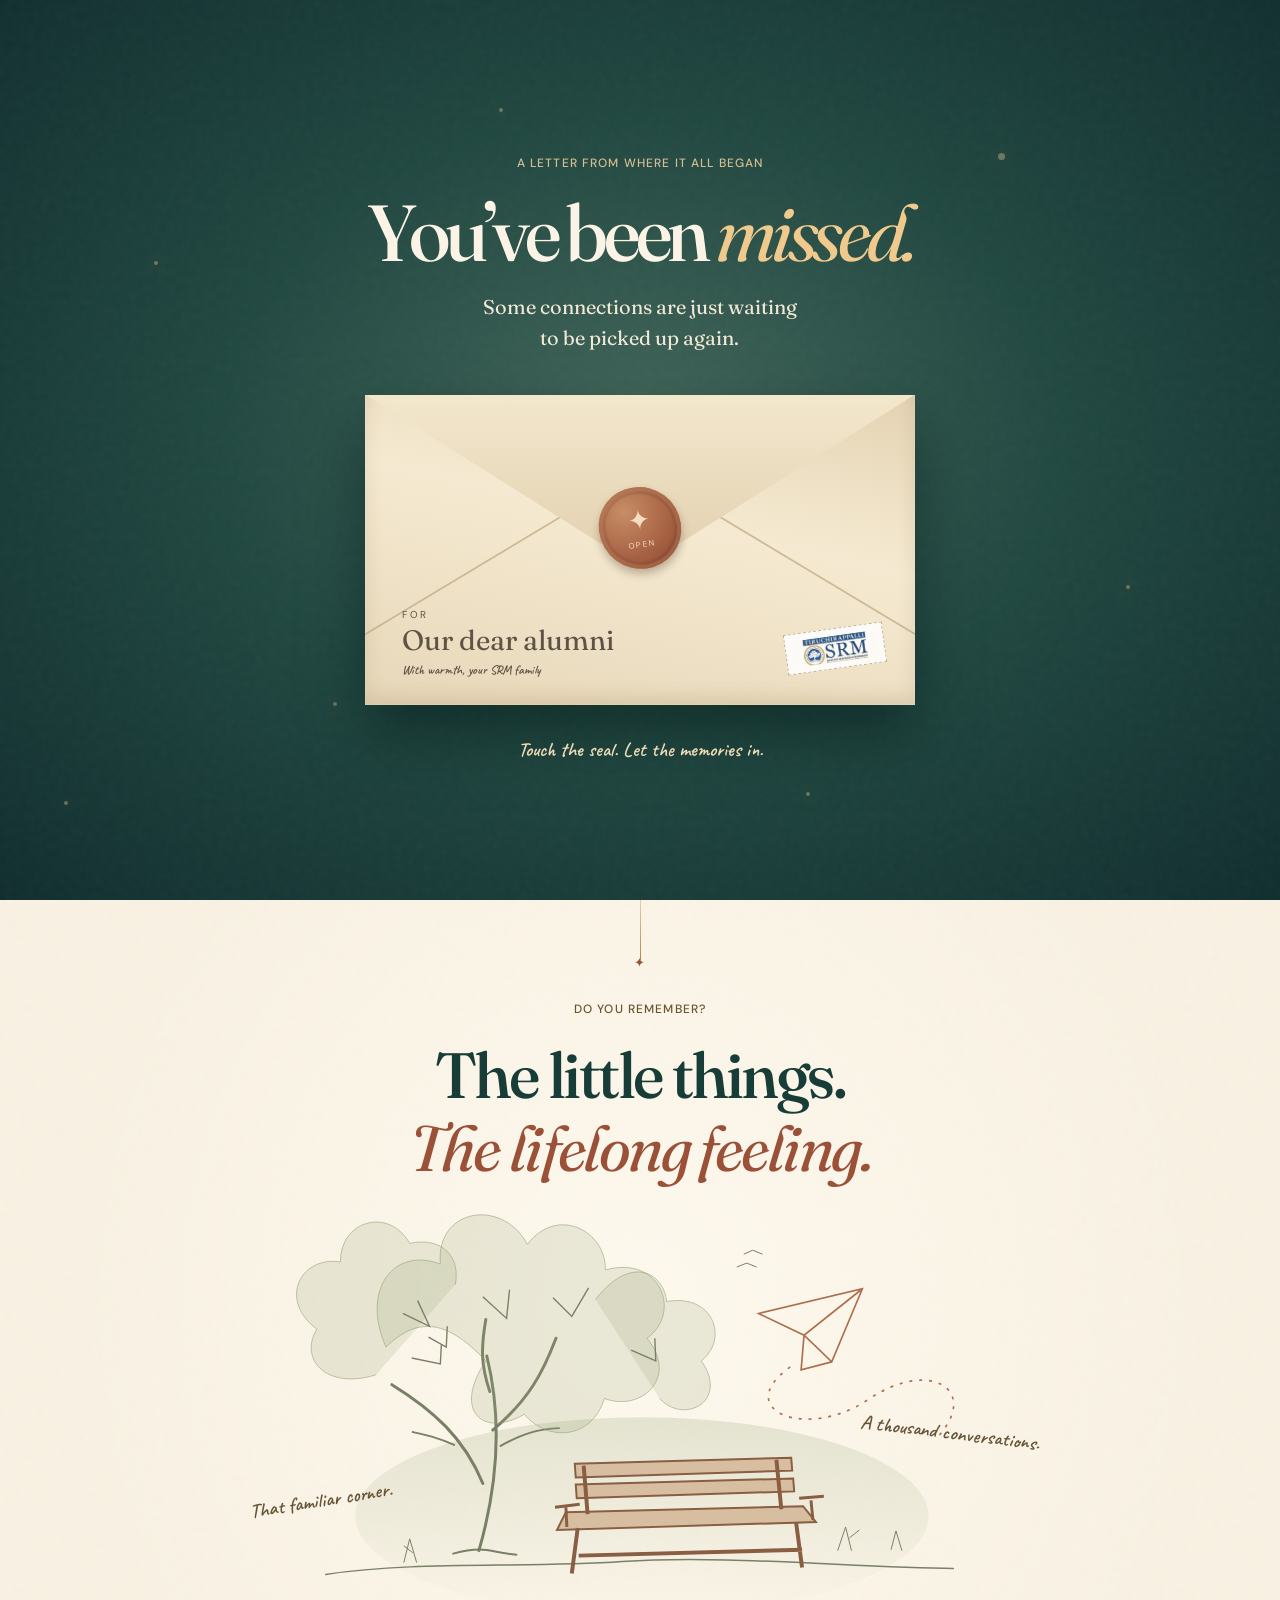
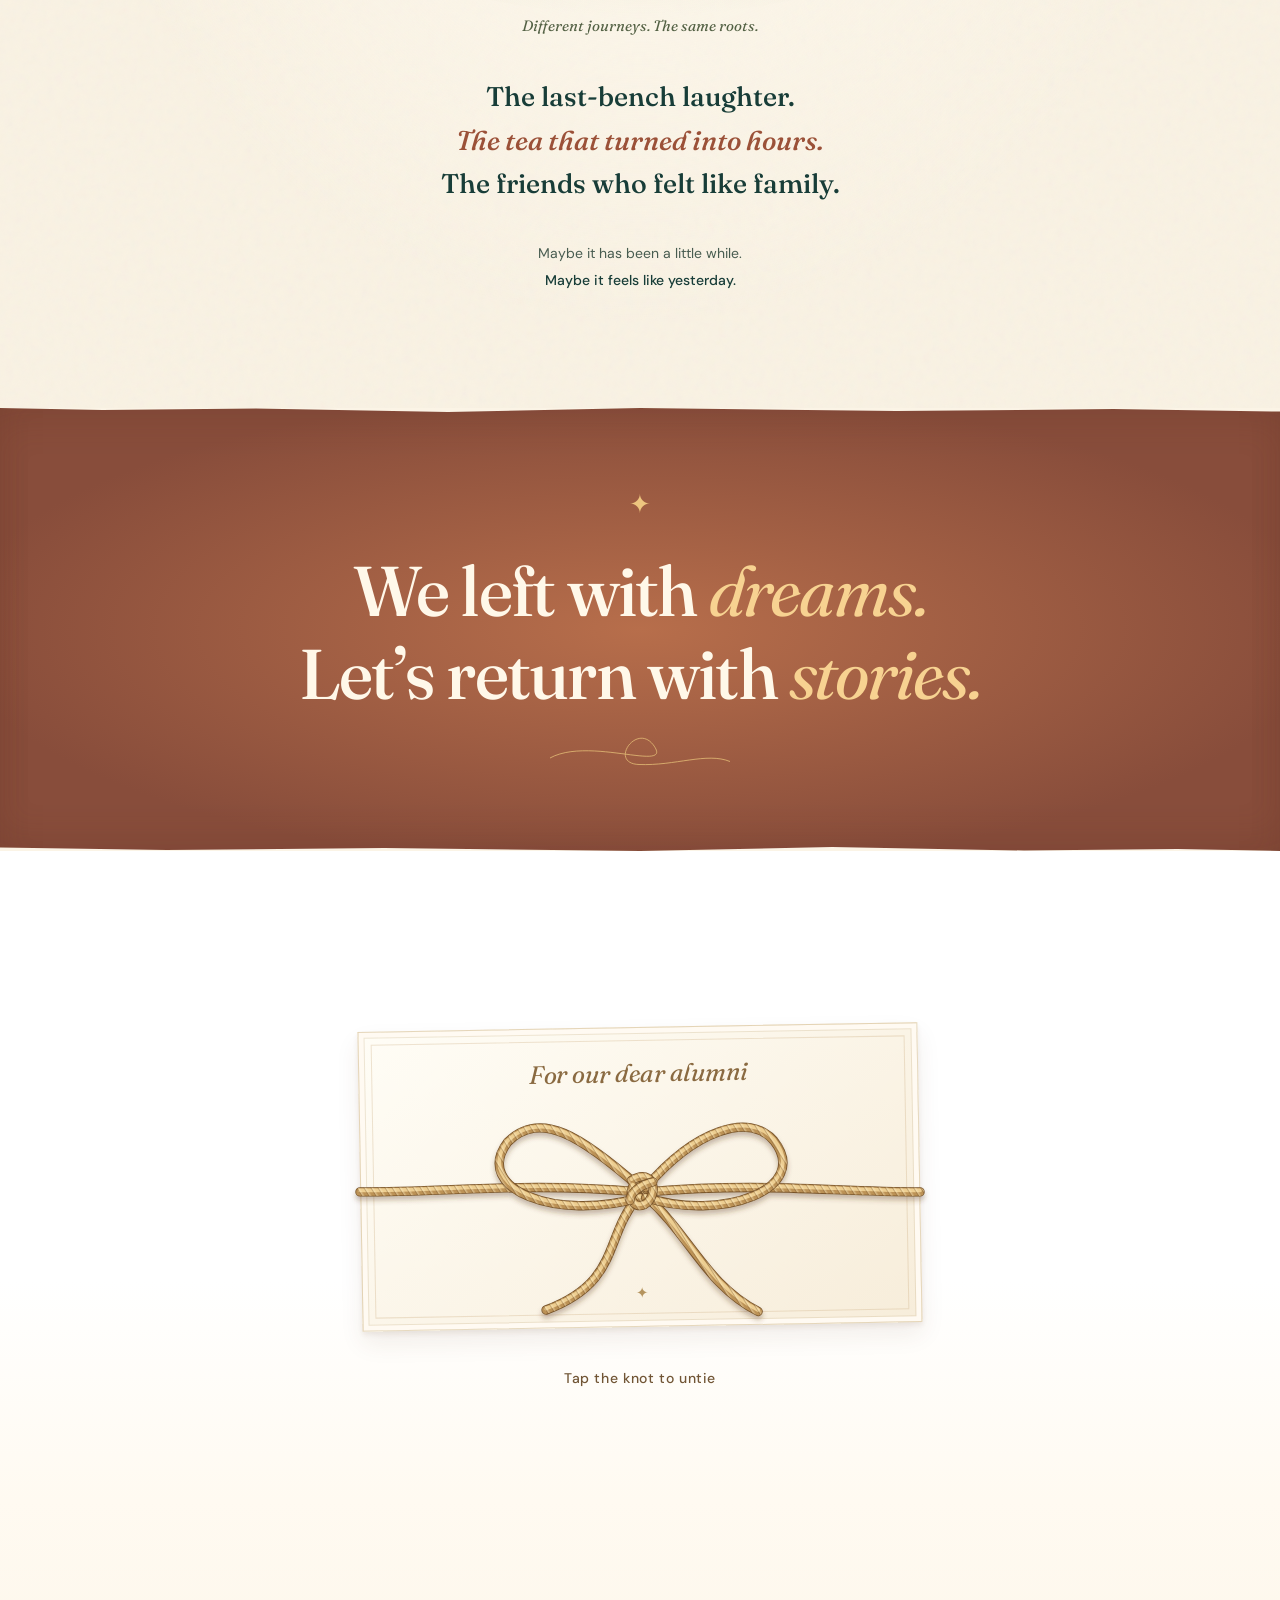
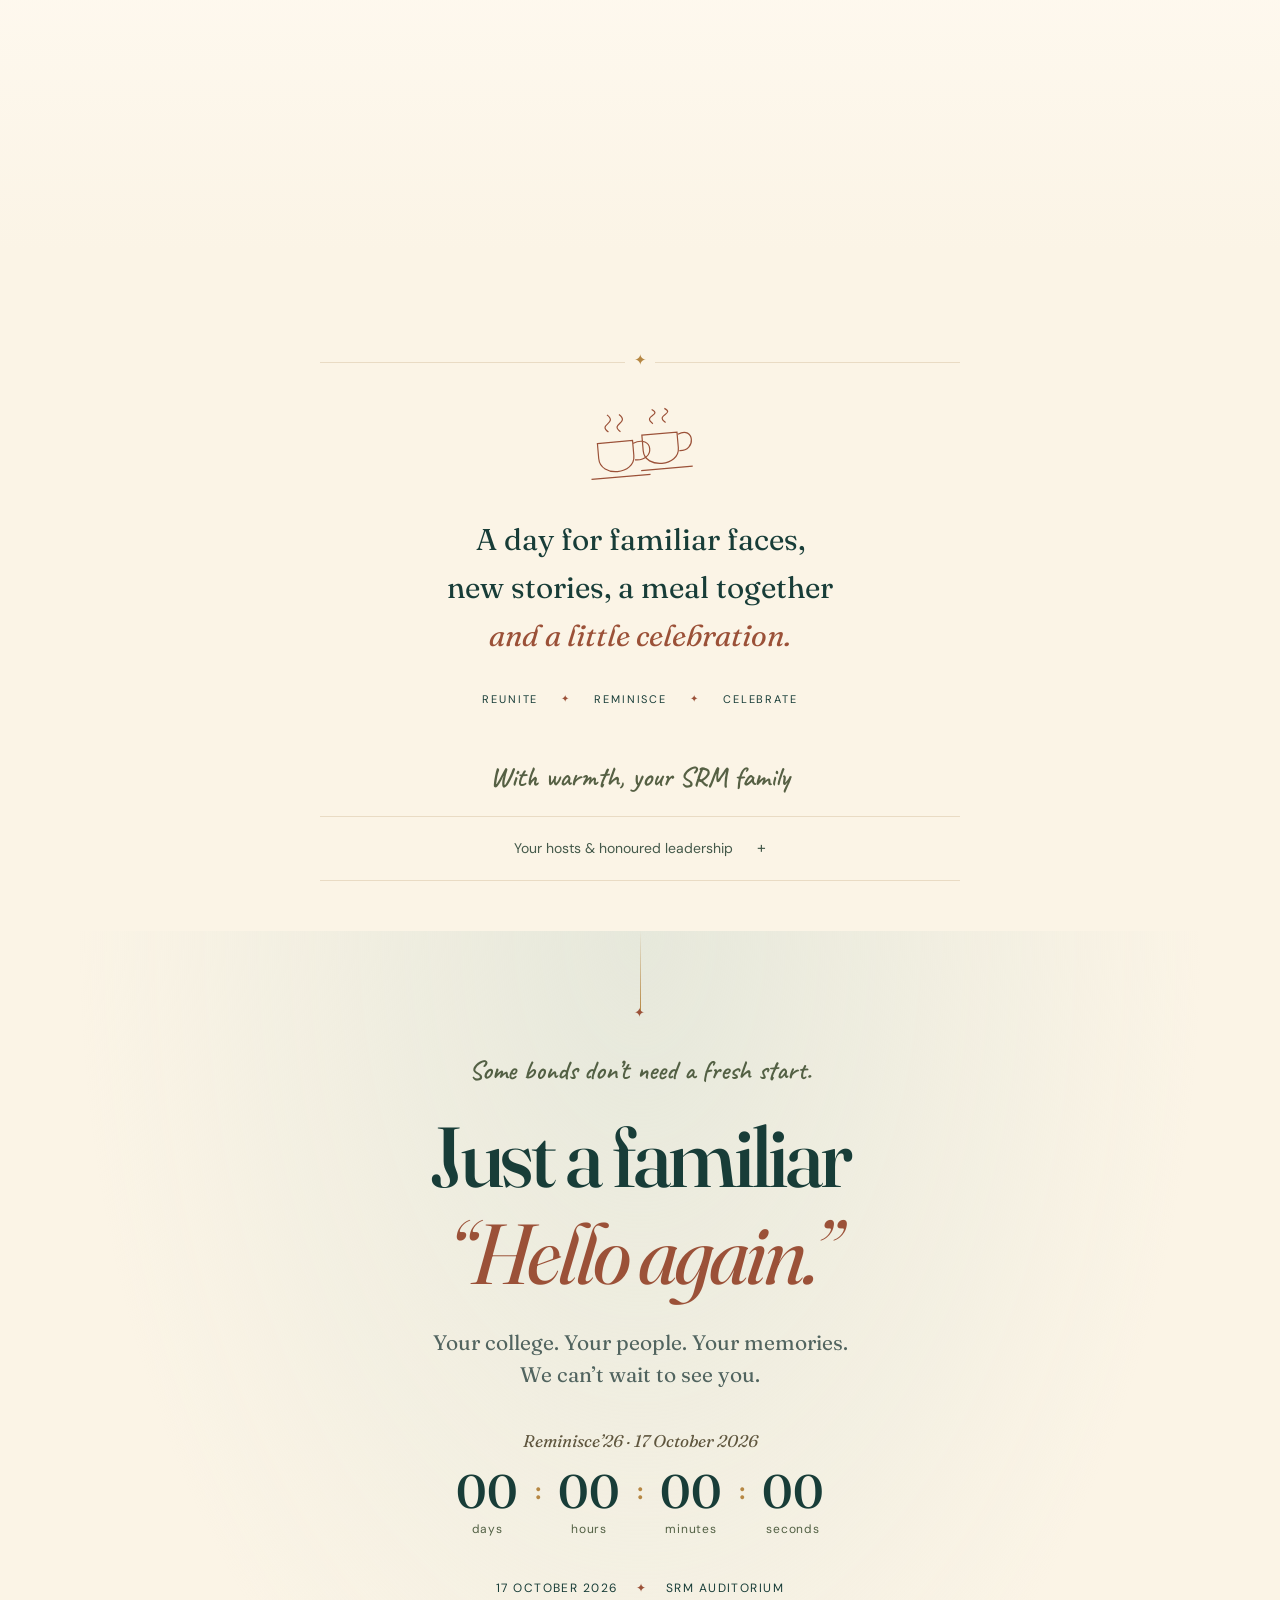
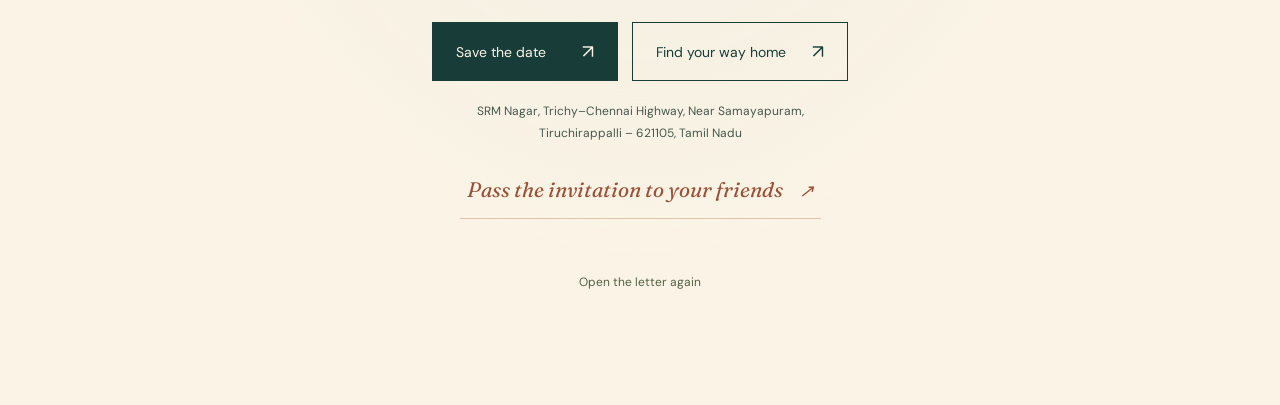
==== commit 382be03d: "Update alumni invitation wording and title font" ====
--- a/index.html
+++ b/index.html
@@ -15,7 +15,7 @@
 <main id="homecoming">
  <section class="home-hero">
   <div class="hero-stars" aria-hidden="true">✦</div><img class="hero-logo" src="assets/srm-logo.jpg" width="423" height="133" alt="SRM Institute of Science and Technology, Tiruchirappalli">
-  <p class="handwritten hello">Dear old friends,</p><h1 id="welcome-home" tabindex="-1">Back to where<br>we became <em>us.</em></h1><p class="hero-note">The years have taken us places.<br>This October, let them bring us home.</p>
+  <p class="handwritten hello">Dear alumni,</p><h1 id="welcome-home" tabindex="-1">Back to where<br>we became <em>us.</em></h1><p class="hero-note">The years have taken us places.<br>This October, let them bring us home.</p>
   <a class="scroll-invitation" href="#memories" aria-label="Discover your homecoming invitation"><span>There’s a little more to this story</span><i aria-hidden="true">↓</i></a>
   <svg class="paper-plane" viewBox="0 0 220 150" aria-hidden="true"><path d="M8 136C98 135 33 52 97 54" fill="none" stroke="currentColor" stroke-dasharray="3 6"/><path d="m91 30 110-22-43 82-20-39zM91 30l47 21 63-43M138 51l-3 34 23 5" fill="none" stroke="currentColor" stroke-width="1.8"/></svg>
  </section>
@@ -59,7 +59,7 @@
   <span class="thread-prompt">Tap the knot to untie</span>
 </button>
 <div class="ceremony-content" id="ceremony-content">
-  <div class="letter-heading reveal"><p class="handwritten">And so, with full hearts…</p><div class="official-marks"><img src="assets/sdg4.png" width="180" height="180" alt="SDG 4: Quality Education"><img class="main-mark" src="assets/srm-logo.jpg" width="423" height="133" alt="SRM Institute of Science and Technology, Tiruchirappalli"><img src="assets/sdg17.jpg" width="228" height="178" alt="SDG 17: Partnerships for the Goals"></div><p class="institution-name">SRM INSTITUTE OF SCIENCE AND TECHNOLOGY</p><p class="institution-sub">(Deemed to be University) · Tiruchirappalli</p><p class="faculty-name">Faculty of Management</p><p class="cordially">Cordially invites you to the</p><h2 id="reminisce-title" tabindex="-1">Reminisce<span>’26</span></h2><p class="handwritten reunion-label">Our alumni homecoming</p></div>
+  <div class="letter-heading reveal"><p class="handwritten">And so, with full hearts…</p><div class="official-marks"><img src="assets/sdg4.png" width="180" height="180" alt="SDG 4: Quality Education"><img class="main-mark" src="assets/srm-logo.jpg" width="423" height="133" alt="SRM Institute of Science and Technology, Tiruchirappalli"><img src="assets/sdg17.jpg" width="228" height="178" alt="SDG 17: Partnerships for the Goals"></div><p class="institution-name">SRM INSTITUTE OF SCIENCE AND TECHNOLOGY</p><p class="institution-sub">Tiruchirappalli</p><p class="faculty-name">Faculty of Management</p><p class="cordially">Cordially invites you to the</p><h2 id="reminisce-title" tabindex="-1">Reminisce<span>’26</span></h2><p class="handwritten reunion-label">Our alumni homecoming</p></div>
   <div class="date-ribbon reveal"><span>Saturday</span><strong>17</strong><span>October<br>2026</span></div><div class="venue-reveal reveal"><h3>SRM Auditorium</h3><p>Registration from <strong>9:00 AM</strong></p><p class="bring-yourself">Bring your stories.<br>We’ll bring back the memories.</p></div>
  </div></div>
   <div class="reunion-moments reveal"><svg viewBox="0 0 160 105" aria-hidden="true"><g stroke="currentColor" fill="none" stroke-width="1.6"><path d="M24 41h47v20c0 26-47 26-47 0zm47 4c29-11 29 27 1 22M12 88h79M84 35h47v21c0 25-47 25-47 0zm48 3c23-10 23 25 0 22M79 82h69M40 27c-14-12 14-10 0-23m16 24c-14-12 14-10 0-23m44 16c-14-12 14-10 0-19m17 19c-14-12 14-10 0-19"/></g></svg><p>A day for familiar faces,<br>new stories, a meal together<br><em>and a little celebration.</em></p><div class="highlights"><span>Reunite</span><i>✦</i><span>Reminisce</span><i>✦</i><span>Celebrate</span></div></div>
@@ -70,5 +70,5 @@
 <div class="person"><h3>Dr. P. Parthiban</h3><p class="person-role">Head</p><p class="person-institution">Faculty of Management</p></div>
 <div class="person"><h3>Dr. K. Sivasakthi</h3><p class="person-role">Alumni Coordinator</p><p class="person-institution"></p></div></div></div></details></div>
  </section>
- <section class="come-home"><div class="gold-thread" aria-hidden="true"></div><p class="handwritten reveal">Some bonds don’t need a fresh start.</p><h2 class="reveal">Just a familiar<br><em>“Hello again.”</em></h2><p class="closing-message reveal">Your college. Your people. Your memories.<br>We can’t wait to see you.</p><div class="countdown-wrap reveal"><p>Until we’re together again</p><div class="countdown" aria-label="Time until registration"><div><strong data-count="days">—</strong><span>days</span></div><i>:</i><div><strong data-count="hours">—</strong><span>hours</span></div><i>:</i><div><strong data-count="minutes">—</strong><span>minutes</span></div><i aria-hidden="true">:</i><div><strong data-count="seconds">—</strong><span>seconds</span></div></div></div><div class="keepsake-date reveal"><span>17 OCTOBER 2026</span><i>✦</i><span>SRM AUDITORIUM</span></div><div class="practical-actions reveal"><button id="calendar-button">Save the date <span aria-hidden="true">↗</span></button><a id="directions-link" target="_blank" rel="noopener noreferrer" href="https://www.google.com/maps/search/?api=1&amp;query=SRM+Institute+of+Science+and+Technology+Tiruchirappalli+SRM+Nagar+Samayapuram+621105">Find your way home <span aria-hidden="true">↗</span></a></div><p class="campus-address">SRM Nagar, Trichy–Chennai Highway, Near Samayapuram,<br>Tiruchirappalli – 621105, Tamil Nadu</p><button class="share-button" id="share-button">Pass the invitation to an old friend <span aria-hidden="true">↗</span></button><p id="action-message" role="status"></p><button class="reopen-button" id="reopen-letter">Open the letter again</button></section>
+ <section class="come-home"><div class="gold-thread" aria-hidden="true"></div><p class="handwritten reveal">Some bonds don’t need a fresh start.</p><h2 class="reveal">Just a familiar<br><em>“Hello again.”</em></h2><p class="closing-message reveal">Your college. Your people. Your memories.<br>We can’t wait to see you.</p><div class="countdown-wrap reveal"><p>Until we’re together again</p><div class="countdown" aria-label="Time until registration"><div><strong data-count="days">—</strong><span>days</span></div><i>:</i><div><strong data-count="hours">—</strong><span>hours</span></div><i>:</i><div><strong data-count="minutes">—</strong><span>minutes</span></div><i aria-hidden="true">:</i><div><strong data-count="seconds">—</strong><span>seconds</span></div></div></div><div class="keepsake-date reveal"><span>17 OCTOBER 2026</span><i>✦</i><span>SRM AUDITORIUM</span></div><div class="practical-actions reveal"><button id="calendar-button">Save the date <span aria-hidden="true">↗</span></button><a id="directions-link" target="_blank" rel="noopener noreferrer" href="https://www.google.com/maps/search/?api=1&amp;query=SRM+Institute+of+Science+and+Technology+Tiruchirappalli+SRM+Nagar+Samayapuram+621105">Find your way home <span aria-hidden="true">↗</span></a></div><p class="campus-address">SRM Nagar, Trichy–Chennai Highway, Near Samayapuram,<br>Tiruchirappalli – 621105, Tamil Nadu</p><button class="share-button" id="share-button">Pass the invitation to your friends <span aria-hidden="true">↗</span></button><p id="action-message" role="status"></p><button class="reopen-button" id="reopen-letter">Open the letter again</button></section>
 </main><noscript><style>.arrival-screen,.countdown-wrap,.share-button,.reopen-button,.practical-actions button{display:none!important}.reveal{opacity:1!important;transform:none!important}</style></noscript></body></html>
--- a/polish.css
+++ b/polish.css
@@ -1,3 +1,4 @@
+@import url('https://fonts.googleapis.com/css2?family=Kaushan+Script&display=swap');
 /* A legible keepsake face for the formal invitation; handwriting stays an accent. */
 :root{--serif:'Fraunces',Georgia,serif;--hand:'Caveat','Segoe Print',cursive;--ink:#183d38;--night:#153935;--paper:#fbf4e6;--copper:#9b5138;--gold:#b68743}
 body{font-size:15px;line-height:1.65}
@@ -7,7 +8,8 @@
 .arrival-copy>p:last-child,.hero-note{line-height:1.55}
 .home-hero h1{font-size:clamp(60px,8vw,104px)}
 .memories h2,.come-home h2{letter-spacing:-.04em;line-height:1.14}
-.letter-heading h2{font-size:clamp(57px,8.5vw,101px);letter-spacing:-.055em}
+.letter-heading h2{font-family:'Kaushan Script','Caveat',cursive;font-size:clamp(57px,8.5vw,101px);font-weight:400;letter-spacing:-.055em}
+.faculty-name{font-size:16px}
 #reminisce-title:focus{outline:none}
 .memory-words,.reunion-moments>p{line-height:1.6}
 .overline,.institution-name,.faculty-name{letter-spacing:.095em}
@@ -119,6 +121,7 @@
   .quote-section p{font-size:clamp(32px,8.5vw,42px)}
   .letter-heading>.handwritten{font-size:28px}
   .letter-heading h2{font-size:clamp(51px,13.2vw,74px)}
+  .faculty-name{font-size:14px}
   .official-marks{gap:12px}
   .official-marks img{width:37px}
   .official-marks .main-mark{width:min(43vw,174px)}
